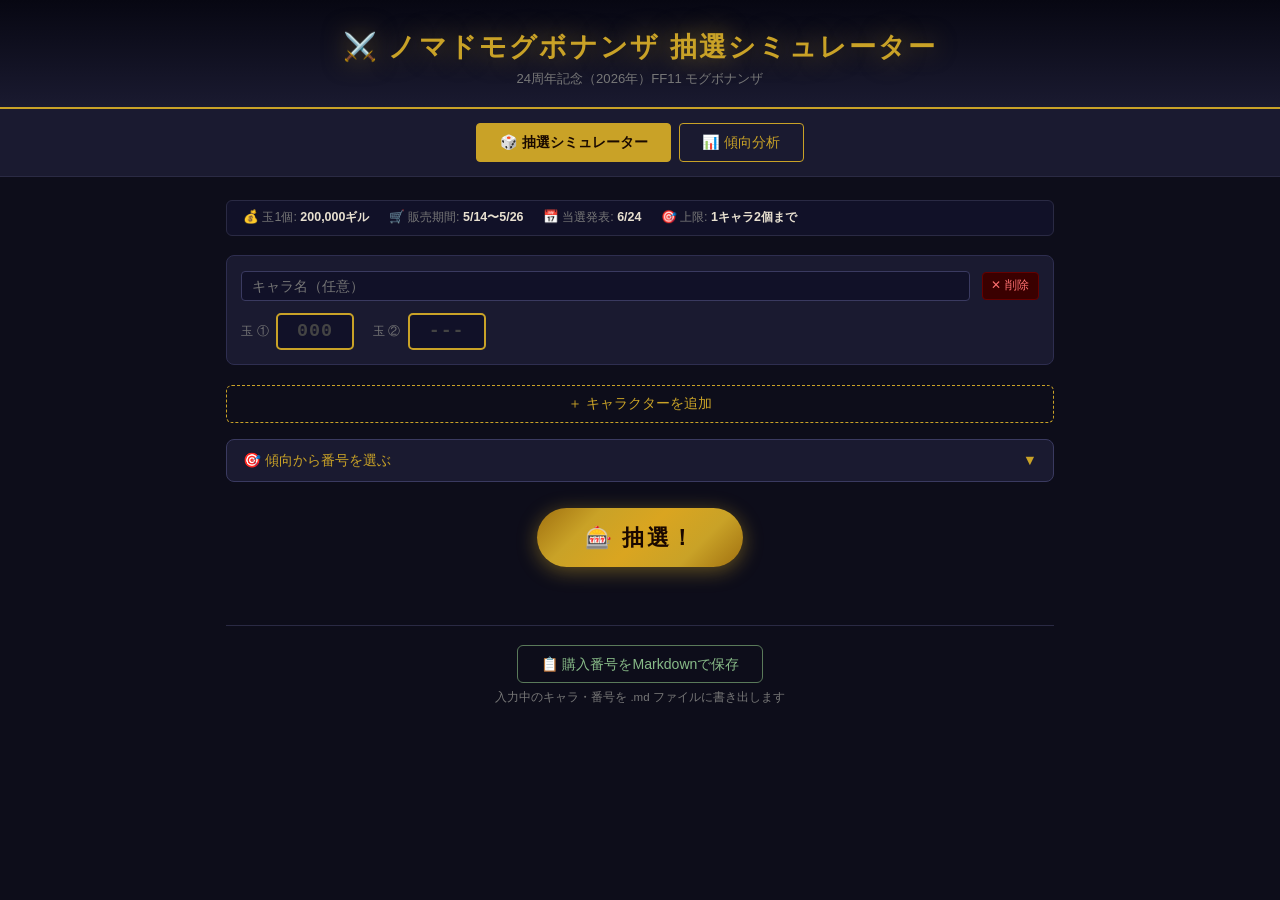
==== tools/bonanza_simulator.html @ 030136a8 "auto: 2026-05-23 19:28" ====
<!DOCTYPE html>
<html lang="ja">
<head>
  <meta charset="UTF-8">
  <meta name="viewport" content="width=device-width, initial-scale=1.0">
  <title>ノマドモグボナンザ 抽選シミュレーター</title>
  <style>
    :root {
      --bg:        #0d0d1a;
      --bg2:       #1a1a30;
      --gold:      #c9a227;
      --gold-lt:   #f0d060;
      --silver:    #a0a8c0;
      --bronze:    #cd7f32;
      --text:      #e8e0d0;
      --text-dim:  #777;
    }

    * { box-sizing: border-box; margin: 0; padding: 0; }

    body {
      background: var(--bg);
      color: var(--text);
      font-family: 'Segoe UI', 'Noto Sans JP', sans-serif;
      min-height: 100vh;
    }

    /* ─── ヘッダー ─── */
    header {
      text-align: center;
      padding: 1.8rem 1rem 1.2rem;
      background: linear-gradient(180deg, #070712 0%, #1a1a30 100%);
      border-bottom: 2px solid var(--gold);
    }
    header h1 {
      font-size: 1.7rem;
      color: var(--gold);
      text-shadow: 0 0 24px rgba(201,162,39,.55);
      letter-spacing: .08em;
    }
    header p { color: var(--text-dim); font-size: .82rem; margin-top: .3rem; }

    /* ─── タブ ─── */
    .tabs {
      display: flex;
      justify-content: center;
      gap: .5rem;
      padding: .9rem 1rem;
      background: var(--bg2);
      border-bottom: 1px solid #2a2a44;
    }
    .tab-btn {
      padding: .55rem 1.4rem;
      border: 1px solid var(--gold);
      background: transparent;
      color: var(--gold);
      cursor: pointer;
      border-radius: 4px;
      font-size: .88rem;
      transition: all .18s;
    }
    .tab-btn.active { background: var(--gold); color: #1a0a00; font-weight: bold; }

    .tab-content { display: none; }
    .tab-content.active { display: block; }

    .container { max-width: 860px; margin: 0 auto; padding: 1.4rem 1rem; }

    /* ─── 情報バー ─── */
    .info-bar {
      background: #111128;
      border: 1px solid #2a2a44;
      border-radius: 6px;
      padding: .55rem 1rem;
      margin-bottom: 1.2rem;
      font-size: .78rem;
      color: var(--text-dim);
      display: flex;
      gap: 1.2rem;
      flex-wrap: wrap;
    }
    .info-bar strong { color: var(--text); }

    /* ─── キャラカード ─── */
    .char-list { display: flex; flex-direction: column; gap: .9rem; margin-bottom: 1.2rem; }

    .char-card {
      background: var(--bg2);
      border: 1px solid #2e2e50;
      border-radius: 8px;
      padding: .9rem;
    }
    .char-header {
      display: flex;
      align-items: center;
      gap: .7rem;
      margin-bottom: .75rem;
    }
    .char-name-input {
      background: #111128;
      border: 1px solid #3a3a60;
      color: var(--text);
      padding: .38rem .6rem;
      border-radius: 4px;
      font-size: .88rem;
      flex: 1;
    }
    .marbles-row { display: flex; gap: 1.2rem; flex-wrap: wrap; align-items: center; }
    .marble-group { display: flex; align-items: center; gap: .45rem; }
    .marble-label { font-size: .75rem; color: var(--text-dim); white-space: nowrap; }
    .marble-input {
      background: #111128;
      border: 2px solid var(--gold);
      color: var(--gold-lt);
      padding: .38rem .55rem;
      border-radius: 5px;
      font-size: 1.15rem;
      font-weight: bold;
      width: 78px;
      text-align: center;
      letter-spacing: .18em;
      font-family: 'Courier New', monospace;
    }
    .marble-input::placeholder { color: #444; letter-spacing: .05em; }

    .btn-remove {
      background: #3a0000;
      border: 1px solid #660000;
      color: #ff7070;
      padding: .28rem .55rem;
      border-radius: 4px;
      cursor: pointer;
      font-size: .75rem;
    }
    .btn-add-char {
      background: transparent;
      border: 1px dashed var(--gold);
      color: var(--gold);
      padding: .55rem 1.2rem;
      border-radius: 6px;
      cursor: pointer;
      font-size: .88rem;
      width: 100%;
      transition: all .2s;
    }
    .btn-add-char:hover { background: rgba(201,162,39,.08); }

    /* ─── 抽選ボタン ─── */
    .draw-section { text-align: center; margin: 1.6rem 0; }
    .btn-draw {
      background: linear-gradient(135deg, #a07010, #c9a227, #daa520, #c9a227, #a07010);
      border: none;
      color: #1a0800;
      padding: .95rem 3rem;
      font-size: 1.35rem;
      font-weight: bold;
      border-radius: 50px;
      cursor: pointer;
      letter-spacing: .1em;
      box-shadow: 0 4px 20px rgba(201,162,39,.45);
      transition: all .2s;
    }
    .btn-draw:hover  { transform: scale(1.05); box-shadow: 0 6px 30px rgba(201,162,39,.65); }
    .btn-draw:active { transform: scale(.97); }
    .btn-draw:disabled { opacity: .45; cursor: not-allowed; transform: none; }

    /* ─── 当選番号表示 ─── */
    .winning-display { text-align: center; margin: 1.4rem 0 .6rem; }
    .winning-label { font-size: .82rem; color: var(--text-dim); margin-bottom: .5rem; letter-spacing: .1em; }
    .winning-digits { display: inline-flex; gap: .45rem; }
    .digit-box {
      width: 68px; height: 86px;
      background: #0e0e22;
      border: 2px solid var(--gold);
      border-radius: 8px;
      display: flex;
      align-items: center;
      justify-content: center;
      font-size: 2.4rem;
      font-weight: bold;
      color: var(--gold-lt);
      text-shadow: 0 0 10px rgba(201,162,39,.6);
      font-family: 'Courier New', monospace;
    }
    .digit-box.spin { animation: flash .08s infinite; }
    @keyframes flash {
      0%,100% { color: var(--gold-lt); }
      50%      { color: #fff; text-shadow: 0 0 14px #fff; }
    }

    /* ─── 結果カード ─── */
    .results-section { display: flex; flex-direction: column; gap: .9rem; margin-top: .5rem; }
    .result-card {
      background: var(--bg2);
      border-radius: 8px;
      padding: .95rem 1rem;
      border-left: 4px solid #333;
    }
    .result-card.tier-1 {
      border-left-color: var(--gold);
      animation: jackGlow 1.6s ease-in-out infinite;
    }
    .result-card.tier-2 { border-left-color: var(--silver); }
    .result-card.tier-3 { border-left-color: var(--bronze); }
    .result-card.tier-4 { border-left-color: #3a3a3a; }

    @keyframes jackGlow {
      0%,100% { box-shadow: 0 0 16px rgba(201,162,39,.4); }
      50%      { box-shadow: 0 0 40px rgba(201,162,39,.85), 0 0 80px rgba(240,208,96,.3); }
    }

    .result-header { display: flex; align-items: center; gap: .8rem; margin-bottom: .75rem; flex-wrap: wrap; }
    .tier-badge {
      padding: .28rem .75rem;
      border-radius: 20px;
      font-weight: bold;
      font-size: .85rem;
      white-space: nowrap;
    }
    .tier-1 .tier-badge { background: var(--gold);   color: #1a0800; }
    .tier-2 .tier-badge { background: var(--silver);  color: #111; }
    .tier-3 .tier-badge { background: var(--bronze);  color: #1a0800; }
    .tier-4 .tier-badge { background: #333;           color: #888; }

    .marble-vs { font-family: monospace; font-size: 1rem; }

    .prize-grid { display: flex; flex-wrap: wrap; gap: .35rem; margin: .45rem 0; }
    .prize-chip {
      padding: .22rem .55rem;
      background: #1c1c38;
      border: 1px solid #3a3a60;
      border-radius: 4px;
      font-size: .78rem;
      cursor: pointer;
      transition: all .14s;
      user-select: none;
    }
    .prize-chip:hover   { background: #2a2a50; }
    .prize-chip.chosen  { background: var(--gold); color: #1a0800; border-color: var(--gold); font-weight: bold; }

    .btn-rand-prize {
      margin-top: .4rem;
      padding: .35rem .95rem;
      background: transparent;
      border: 1px solid var(--bronze);
      color: var(--bronze);
      border-radius: 4px;
      cursor: pointer;
      font-size: .8rem;
      transition: all .18s;
    }
    .btn-rand-prize:hover { background: rgba(205,127,50,.18); }

    /* ─── 傾向分析 ─── */
    .trend-section { margin-bottom: 2rem; }
    .trend-section h2 {
      font-size: 1.05rem;
      color: var(--gold);
      border-bottom: 1px solid #2a2a44;
      padding-bottom: .45rem;
      margin-bottom: .9rem;
    }

    .history-table { width: 100%; border-collapse: collapse; font-size: .88rem; }
    .history-table th {
      background: #1e1e3c;
      color: var(--gold);
      padding: .55rem .9rem;
      text-align: center;
    }
    .history-table td {
      border: 1px solid #2a2a44;
      padding: .55rem .9rem;
      text-align: center;
    }
    .history-table tr:nth-child(even) td { background: #14142a; }
    .num-hl { font-family: monospace; font-weight: bold; font-size: 1.1rem; color: var(--gold-lt); }

    /* ヒートマップ */
    .heatmap { display: flex; flex-direction: column; gap: .5rem; }
    .heatmap-row { display: flex; align-items: center; gap: .4rem; flex-wrap: wrap; }
    .heatmap-lbl { width: 58px; font-size: .75rem; color: var(--text-dim); text-align: right; flex-shrink: 0; }
    .heatmap-cells { display: flex; gap: .25rem; flex-wrap: wrap; }
    .hm-cell {
      width: 44px; height: 40px;
      border-radius: 5px;
      display: flex;
      flex-direction: column;
      align-items: center;
      justify-content: center;
      border: 1px solid #2a2a40;
      transition: transform .12s;
    }
    .hm-cell:hover { transform: scale(1.12); }
    .hm-cell .hm-d { font-weight: bold; font-size: .95rem; }
    .hm-cell .hm-c { font-size: .62rem; color: rgba(255,255,255,.55); }
    .hm-0 { background: #141428; }
    .hm-1 { background: #28205a; color: #aaa8ff; }
    .hm-2 { background: #6a4010; color: var(--gold-lt); }

    /* ホット/コールド */
    .badge {
      display: inline-block;
      padding: .2rem .55rem;
      border-radius: 12px;
      font-size: .78rem;
      margin: .18rem;
    }
    .badge.hot  { background: var(--gold);  color: #1a0800; }
    .badge.cold { background: #2a2a2a;      color: #777; }

    /* おすすめ番号 */
    .rec-box {
      background: #0e0e22;
      border: 2px solid var(--gold);
      border-radius: 8px;
      padding: 1rem;
      text-align: center;
    }
    .rec-num {
      display: block;
      font-size: 3rem;
      font-family: 'Courier New', monospace;
      font-weight: bold;
      color: var(--gold);
      letter-spacing: .4em;
      text-shadow: 0 0 20px rgba(201,162,39,.5);
      margin: .5rem 0;
    }
    .btn-rec {
      background: transparent;
      border: 1px solid var(--gold);
      color: var(--gold);
      padding: .45rem 1.4rem;
      border-radius: 4px;
      cursor: pointer;
      font-size: .88rem;
      transition: all .18s;
    }
    .btn-rec:hover { background: rgba(201,162,39,.1); }

    .disclaimer {
      font-size: .73rem;
      color: var(--text-dim);
      border: 1px solid #2a2a44;
      border-radius: 4px;
      padding: .55rem .8rem;
      margin-top: .75rem;
      line-height: 1.5;
    }

    /* ─── 傾向ピッカー ─── */
    .picker-panel {
      background: var(--bg2);
      border: 1px solid #3a3a60;
      border-radius: 8px;
      margin: 1rem 0;
      overflow: hidden;
    }
    .picker-header {
      display: flex;
      align-items: center;
      justify-content: space-between;
      padding: .65rem 1rem;
      cursor: pointer;
      font-size: .9rem;
      color: var(--gold);
      user-select: none;
      border-bottom: 1px solid transparent;
      transition: background .15s;
    }
    .picker-header:hover { background: rgba(201,162,39,.07); }
    .picker-header.open  { border-bottom-color: #2a2a44; }
    .picker-body { display: none; padding: .9rem 1rem 1rem; }
    .picker-body.open { display: block; }

    .picker-row {
      display: flex;
      align-items: center;
      gap: .5rem;
      margin-bottom: .65rem;
      flex-wrap: wrap;
    }
    .picker-lbl {
      width: 56px;
      font-size: .75rem;
      color: var(--text-dim);
      text-align: right;
      flex-shrink: 0;
    }
    .picker-digits { display: flex; gap: .3rem; flex-wrap: wrap; }

    .pd-btn {
      width: 46px; height: 44px;
      border-radius: 6px;
      border: 2px solid transparent;
      background: #141428;
      color: #aaa;
      cursor: pointer;
      display: flex;
      flex-direction: column;
      align-items: center;
      justify-content: center;
      font-size: .9rem;
      font-weight: bold;
      font-family: 'Courier New', monospace;
      transition: all .14s;
      position: relative;
    }
    .pd-btn .pd-cnt {
      font-size: .58rem;
      font-family: sans-serif;
      font-weight: normal;
      color: rgba(255,255,255,.45);
      line-height: 1;
    }
    /* 頻度に応じた背景色 */
    .pd-f1 { background: #1e1e40; color: #9090d0; }
    .pd-f2 { background: #3a2808; color: var(--gold); }
    .pd-f3 { background: #5a3c04; color: var(--gold-lt); }
    .pd-f4 { background: #7a5000; color: #fff; }
    /* 選択状態 */
    .pd-btn.chosen {
      border-color: var(--gold);
      box-shadow: 0 0 8px rgba(201,162,39,.5);
      transform: scale(1.08);
    }
    .pd-btn:hover:not(.chosen) { border-color: #555; transform: scale(1.04); }

    .picker-preview {
      display: flex;
      align-items: center;
      gap: .8rem;
      margin-top: .5rem;
      padding-top: .65rem;
      border-top: 1px solid #2a2a44;
      flex-wrap: wrap;
    }
    .preview-num {
      font-family: 'Courier New', monospace;
      font-size: 1.8rem;
      font-weight: bold;
      color: var(--gold);
      letter-spacing: .25em;
      min-width: 100px;
    }
    .preview-num .blank { color: #333; }
    .btn-apply {
      padding: .45rem 1.1rem;
      background: transparent;
      border: 1px solid var(--gold);
      color: var(--gold);
      border-radius: 4px;
      cursor: pointer;
      font-size: .82rem;
      transition: all .18s;
    }
    .btn-apply:hover { background: rgba(201,162,39,.12); }
    .btn-apply:disabled { opacity: .3; cursor: not-allowed; }
    .btn-clear-pick {
      padding: .4rem .8rem;
      background: transparent;
      border: 1px solid #444;
      color: #666;
      border-radius: 4px;
      cursor: pointer;
      font-size: .78rem;
    }

    /* インサイトリスト */
    .insight-list { display: flex; flex-direction: column; gap: .6rem; }
    .insight-row {
      display: flex;
      gap: .8rem;
      align-items: baseline;
      background: #111128;
      border: 1px solid #2a2a44;
      border-radius: 6px;
      padding: .6rem .85rem;
    }
    .insight-pos {
      font-size: .72rem;
      color: var(--text-dim);
      white-space: nowrap;
      width: 74px;
      flex-shrink: 0;
    }
    .insight-body { font-size: .85rem; line-height: 1.5; }
    .insight-body em { color: var(--gold); font-style: normal; }

    /* ─── エクスポート ─── */
    .export-section {
      text-align: center;
      margin-top: 2rem;
      padding-top: 1.2rem;
      border-top: 1px solid #2a2a44;
    }
    .btn-export {
      background: transparent;
      border: 1px solid #5a7a5a;
      color: #88bb88;
      padding: .55rem 1.4rem;
      border-radius: 6px;
      cursor: pointer;
      font-size: .88rem;
      transition: all .18s;
    }
    .btn-export:hover { background: rgba(100,180,100,.1); border-color: #88bb88; }
    .export-hint { font-size: .72rem; color: var(--text-dim); margin-top: .4rem; }

    /* レスポンシブ */
    @media (max-width: 560px) {
      header h1 { font-size: 1.2rem; }
      .digit-box { width: 52px; height: 68px; font-size: 1.8rem; }
      .btn-draw { font-size: 1.1rem; padding: .8rem 2rem; }
    }
  </style>
</head>
<body>

<header>
  <h1>⚔️ ノマドモグボナンザ 抽選シミュレーター</h1>
  <p>24周年記念（2026年）FF11 モグボナンザ</p>
</header>

<div class="tabs">
  <button class="tab-btn active" onclick="switchTab('sim')">🎲 抽選シミュレーター</button>
  <button class="tab-btn"        onclick="switchTab('trend')">📊 傾向分析</button>
</div>

<!-- ════════════════════════════════════════════════════ 抽選タブ -->
<div id="tab-sim" class="tab-content active">
  <div class="container">

    <div class="info-bar">
      <span>💰 玉1個: <strong>200,000ギル</strong></span>
      <span>🛒 販売期間: <strong>5/14〜5/26</strong></span>
      <span>📅 当選発表: <strong>6/24</strong></span>
      <span>🎯 上限: <strong>1キャラ2個まで</strong></span>
    </div>

    <div class="char-list" id="charList"></div>

    <button class="btn-add-char" onclick="addChar()">＋ キャラクターを追加</button>

    <div class="picker-panel" id="pickerPanel">
      <div class="picker-header" id="pickerHeader" onclick="togglePicker()">
        🎯 傾向から番号を選ぶ
        <span id="pickerArrow">▼</span>
      </div>
      <div class="picker-body" id="pickerBody"></div>
    </div>

    <div class="draw-section">
      <button class="btn-draw" id="drawBtn" onclick="startDraw()">🎰 抽選！</button>
    </div>

    <div class="winning-display" id="winDisp" style="display:none">
      <div class="winning-label">当 選 番 号</div>
      <div class="winning-digits">
        <div class="digit-box" id="d0">?</div>
        <div class="digit-box" id="d1">?</div>
        <div class="digit-box" id="d2">?</div>
      </div>
    </div>

    <div class="results-section" id="resultsSec"></div>

    <div class="export-section">
      <button class="btn-export" onclick="exportMarkdown()">📋 購入番号をMarkdownで保存</button>
      <div class="export-hint">入力中のキャラ・番号を .md ファイルに書き出します</div>
    </div>

  </div>
</div>

<!-- ════════════════════════════════════════════════════ 傾向分析タブ -->
<div id="tab-trend" class="tab-content">
  <div class="container">
    <div id="trendBody"></div>
  </div>
</div>

<script>
'use strict';

// ────────────────────────────────────────────
// 定数データ
// ────────────────────────────────────────────

const PRIZES = {
  1: [
    'アイスブランド','真オニオンソード','エアナイフ','真斬魔刀',
    'ドラゴンファング','魔人の戦斧','ドラスティクアクス','真アルテミスの弓',
    'ミラクルチアー','ラストシックル','賢者の杖','チョコボナイフ',
    'フレイムタン','ダイアアスピス','河伯の槍','陸奥守吉行',
    '真セイブザクイーン','プレミアムハート','真ブレイブブレイド','柳生の漆黒',
    'エクゼター','ウィザードロッド','恵比寿釣竿'
  ],
  2: [
    'クーポンA-OmII','クーポンAW-UWIII','クーポンAW-Vgr','クーポンAW-VgrII',
    'クーポンW-Pulse','クーポンW-Job','クーポンAW-GeIV','クーポンI-RME',
    'マリグナスシャポー','マリグナスタバード','マリグナスグローブ',
    'マリグナスタイツ','マリグナスブーツ','マリグナスソード','マリグナスポール',
    '無の面',
    'クレパスクラヘルム','クレパスクラメイル','クレパスクラプリス',
    'クレパスクラサイズ','クレパスクラナイフ',
    'シェーパーケープ','太公望の釣竿',
    'スローダタスラム','スローダネックレス','スローダピアス',
    'スローダリング','スローダベルト'
  ],
  3: [
    '無外装','無喉輪','無腰当',
    '昏黄礫','昏黄耳飾り','昏黄指輪',
    'マリグナスピアス',
    '不倶戴天','タジャウジョシャン','オクーバクラウン','カラクールキャップ','オーラムコッファー',
    'チョコボトルク','フィッシャトルク','木彫師のトルク','鍛冶師のトルク',
    '彫金師のトルク','骨細工師のトルク','革細工師のトルク','裁縫師のトルク','調理師のトルク',
    'オーパスシェルフ',
    '翡翠のトルク','サファイアのトルク',
    '宝箱（小）','宝箱（中）','宝箱（大）',
    'ウェル'
  ],
  4: ['ボナンザボール']
};

const TIER_NAME  = { 1:'1等', 2:'2等', 3:'3等', 4:'4等（ハズレ）' };
const TIER_CLASS = { 1:'tier-1', 2:'tier-2', 3:'tier-3', 4:'tier-4' };

const HISTORY = [
  { year:'第3回 新春2021',  first:'397', second:'79', third:'1' },
  { year:'第4回 早春2021',  first:'196', second:'37', third:'0' },
  { year:'第5回 19周年',    first:'596', second:'22', third:'4' },
  { year:'第6回 真夏2021',  first:'230', second:'44', third:'7' },
  { year:'第7回 新春2022',  first:'032', second:'88', third:'1' },
  { year:'第8回 20周年',    first:'854', second:'04', third:'7' },
  { year:'第9回 新春2023',  first:'109', second:'62', third:'9' },
  { year:'第10回 21周年',   first:'800', second:'71', third:'7' },
  { year:'第11回 新春2024', first:'594', second:'39', third:'5' },
  { year:'第12回 22周年',   first:'789', second:'77', third:'4' },
  { year:'第13回 新春2025', first:'635', second:'27', third:'1' },
  { year:'第14回 23周年',   first:'508', second:'08', third:'0' },
  { year:'第15回 新春2026', first:'021', second:'50', third:'9' },
];

// ────────────────────────────────────────────
// キャラ管理
// ────────────────────────────────────────────

let uid = 0;

function addChar(name = '') {
  const id = uid++;
  const div = document.createElement('div');
  div.className = 'char-card';
  div.id = `char-${id}`;
  div.innerHTML = `
    <div class="char-header">
      <input class="char-name-input" type="text" placeholder="キャラ名（任意）" value="${escHtml(name)}">
      <button class="btn-remove" onclick="removeChar(${id})">✕ 削除</button>
    </div>
    <div class="marbles-row">
      <div class="marble-group">
        <span class="marble-label">玉&nbsp;①</span>
        <input class="marble-input" type="text" maxlength="3" placeholder="000" inputmode="numeric">
      </div>
      <div class="marble-group">
        <span class="marble-label">玉&nbsp;②</span>
        <input class="marble-input" type="text" maxlength="3" placeholder="---" inputmode="numeric">
      </div>
    </div>`;
  div.querySelectorAll('.marble-input').forEach(el => {
    el.addEventListener('input', () => { el.value = el.value.replace(/\D/g,'').slice(0,3); });
  });
  document.getElementById('charList').appendChild(div);
}

function removeChar(id) {
  const el = document.getElementById(`char-${id}`);
  if (el) el.remove();
}

function escHtml(s) {
  return s.replace(/&/g,'&amp;').replace(/</g,'&lt;').replace(/>/g,'&gt;').replace(/"/g,'&quot;');
}

// ────────────────────────────────────────────
// 等級判定
// ────────────────────────────────────────────

function checkTier(marble, winning) {
  const m = marble.padStart(3,'0');
  const w = winning.padStart(3,'0');
  if (m === w)           return 1;
  if (m.slice(1) === w.slice(1)) return 2;
  if (m[2] === w[2])     return 3;
  return 4;
}

// ────────────────────────────────────────────
// 抽選アニメーション
// ────────────────────────────────────────────

function startDraw() {
  const chars = document.querySelectorAll('.char-card');
  if (!chars.length) { alert('キャラクターを追加してください'); return; }

  const btn = document.getElementById('drawBtn');
  btn.disabled = true;

  const winning = String(Math.floor(Math.random() * 1000)).padStart(3,'0');
  document.getElementById('winDisp').style.display = 'block';
  document.getElementById('resultsSec').innerHTML = '';

  const dEls = ['d0','d1','d2'].map(id => document.getElementById(id));
  dEls.forEach(el => { el.textContent = '?'; el.classList.add('spin'); });

  const TOTAL = 28;
  const LOCK  = [TOTAL - 9, TOTAL - 5, TOTAL];
  let f = 0;

  const iv = setInterval(() => {
    f++;
    dEls.forEach((el, i) => {
      if (f < LOCK[i]) {
        el.textContent = Math.floor(Math.random() * 10);
      } else {
        el.textContent = winning[i];
        el.classList.remove('spin');
      }
    });
    if (f >= TOTAL) {
      clearInterval(iv);
      setTimeout(() => { showResults(winning); btn.disabled = false; }, 320);
    }
  }, 58);
}

// ────────────────────────────────────────────
// 結果表示
// ────────────────────────────────────────────

function showResults(winning) {
  const sec = document.getElementById('resultsSec');
  sec.innerHTML = '';

  document.querySelectorAll('.char-card').forEach(card => {
    const name = card.querySelector('.char-name-input').value.trim() || 'キャラ';
    card.querySelectorAll('.marble-input').forEach((inp, idx) => {
      const val = inp.value.trim();
      if (!val) return;

      const marble = val.padStart(3,'0');
      const tier   = checkTier(marble, winning);
      const pid    = `pg-${name}-${idx}`;

      const div = document.createElement('div');
      div.className = `result-card ${TIER_CLASS[tier]}`;
      div.innerHTML = `
        <div class="result-header">
          <span class="tier-badge">${TIER_NAME[tier]}</span>
          <span style="font-size:.88rem">${escHtml(name)}&nbsp;玉${idx+1}</span>
          <span class="marble-vs">${matchHtml(marble, winning)}</span>
        </div>
        ${tier < 4 ? `
          <div class="prize-grid" id="${pid}">
            ${PRIZES[tier].map(p=>`<span class="prize-chip">${escHtml(p)}</span>`).join('')}
          </div>
          <button class="btn-rand-prize" onclick="pickRand('${pid}')">🎲 ランダム景品を選ぶ</button>
        ` : `
          <div style="color:var(--text-dim);font-size:.88rem;padding:.25rem 0">
            🎱 ボナンザボール を獲得
          </div>
        `}`;
      sec.appendChild(div);
    });
  });
}

function matchHtml(marble, winning) {
  return marble.split('').map((d, i) =>
    d === winning[i]
      ? `<span style="color:var(--gold-lt);font-weight:bold">${d}</span>`
      : `<span style="color:#555">${d}</span>`
  ).join('') + `&nbsp;<span style="color:#444">vs</span>&nbsp;<span style="color:#888">${winning}</span>`;
}

function pickRand(pid) {
  const grid  = document.getElementById(pid);
  const chips = grid.querySelectorAll('.prize-chip');
  chips.forEach(c => c.classList.remove('chosen'));
  const pick = chips[Math.floor(Math.random() * chips.length)];
  pick.classList.add('chosen');
  pick.scrollIntoView({ behavior:'smooth', block:'nearest' });
}

// ────────────────────────────────────────────
// タブ切り替え
// ────────────────────────────────────────────

function switchTab(id) {
  ['sim','trend'].forEach(t => {
    document.getElementById(`tab-${t}`).classList.toggle('active', t === id);
  });
  document.querySelectorAll('.tab-btn').forEach((b, i) =>
    b.classList.toggle('active', ['sim','trend'][i] === id));
  if (id === 'trend') buildTrend();
}

// ────────────────────────────────────────────
// 傾向分析
// ────────────────────────────────────────────

function digitFreq() {
  const freq = [{},{},{}];
  for (let d = 0; d <= 9; d++) [0,1,2].forEach(i => { freq[i][d] = 0; });
  HISTORY.forEach(h => {
    h.first.padStart(3,'0').split('').forEach((ch, i) => { freq[i][ch] = (freq[i][ch]||0) + 1; });
  });
  return freq;
}

function buildTrend() {
  const freq   = digitFreq();
  const posLbl = ['百の位','十の位','一の位'];
  const maxF   = Math.max(...freq.flatMap(f => Object.values(f)));

  // 過去当選テーブル
  const rows = HISTORY.map(h =>
    `<tr>
       <td>${h.year}</td>
       <td><span class="num-hl">${h.first}</span></td>
       <td>${h.second}</td>
       <td>${h.third}</td>
     </tr>`
  ).join('');

  // ヒートマップ
  const hmRows = freq.map((f, pi) => {
    const cells = Object.entries(f).map(([d, cnt]) => {
      const ratio = maxF > 0 ? cnt / maxF : 0;
      const cls   = ratio === 0 ? 'hm-0' : ratio <= .5 ? 'hm-1' : 'hm-2';
      return `<div class="hm-cell ${cls}"><span class="hm-d">${d}</span><span class="hm-c">${cnt}回</span></div>`;
    }).join('');
    return `<div class="heatmap-row"><span class="heatmap-lbl">${posLbl[pi]}</span><div class="heatmap-cells">${cells}</div></div>`;
  }).join('');

  // ホット/コールド
  const hcHtml = freq.map((f, pi) => {
    const max  = Math.max(...Object.values(f));
    const hot  = Object.keys(f).filter(k => f[k] === max && max > 0);
    const cold = Object.keys(f).filter(k => f[k] === 0);
    const coldDisp = cold.length > 5
      ? cold.slice(0,5).map(d=>`<span class="badge cold">❄ ${d}</span>`).join('') + `<span style="font-size:.72rem;color:var(--text-dim)"> 他${cold.length-5}個</span>`
      : cold.map(d=>`<span class="badge cold">❄ ${d}</span>`).join('');
    return `<div style="margin-bottom:.6rem">
      <span style="font-size:.78rem;color:var(--text-dim)">${posLbl[pi]}：</span>
      ${hot.map(d=>`<span class="badge hot">🔥 ${d}</span>`).join('')}
      ${coldDisp}
    </div>`;
  }).join('');

  // ── インサイト生成 ──
  const n = HISTORY.length;
  const insightItems = [];

  // 各桁でトップの数字と出現率を調べてコメント化
  freq.forEach((f, pi) => {
    const max  = Math.max(...Object.values(f));
    const hot  = Object.keys(f).filter(k => f[k] === max);
    const pct  = Math.round(max / n * 100);
    const lbl  = ['百の位','十の位','一の位'][pi];
    const theory = 10;
    if (max >= 2) {
      const ratio = (pct / theory).toFixed(1);
      insightItems.push(
        `<div class="insight-row">
          <span class="insight-pos">${lbl}</span>
          <span class="insight-body">
            <strong style="color:var(--gold-lt)">${hot.join(' / ')}</strong> が
            ${max}/${n}回 <em>(${pct}%)</em> 出現 ─ 理論値(10%)の約${ratio}倍
          </span>
        </div>`
      );
    }
  });

  // 百の位+十の位の組み合わせトップ
  const combos = {};
  HISTORY.forEach(h => {
    const k = h.first.padStart(3,'0').slice(0,2);
    combos[k] = (combos[k] || 0) + 1;
  });
  const topCombo = Object.entries(combos).sort((a,b) => b[1]-a[1])[0];
  if (topCombo[1] >= 2) {
    insightItems.push(
      `<div class="insight-row">
        <span class="insight-pos">上2桁</span>
        <span class="insight-body">
          <strong style="color:var(--gold-lt)">${topCombo[0]}X</strong> が
          ${topCombo[1]}/${n}回出現（${Math.round(topCombo[1]/n*100)}%）─ 最多の上2桁パターン
        </span>
      </div>`
    );
  }

  // 3等一の位
  const thirdFreq = {};
  for (let d=0; d<=9; d++) thirdFreq[d] = 0;
  HISTORY.forEach(h => { const d = h.third.slice(-1); thirdFreq[d]++; });
  const thirdMax  = Math.max(...Object.values(thirdFreq));
  const thirdHot  = Object.keys(thirdFreq).filter(k => thirdFreq[k] === thirdMax);
  insightItems.push(
    `<div class="insight-row">
      <span class="insight-pos">3等(一の位)</span>
      <span class="insight-body">
        <strong style="color:var(--bronze)">${thirdHot.join(' / ')}</strong> が各${thirdMax}回出現
        ─ 下1桁が一致すると3等。一の位選択の参考に
      </span>
    </div>`
  );

  const insightHtml = `
    <div class="insight-list">${insightItems.join('')}</div>`;

  document.getElementById('trendBody').innerHTML = `
    <div class="trend-section">
      <h2>📋 過去の当選番号（参考）</h2>
      <table class="history-table">
        <thead><tr><th>回</th><th>1等（全3桁）</th><th>2等（下2桁）</th><th>3等（下1桁）</th></tr></thead>
        <tbody>${rows}</tbody>
      </table>
    </div>

    <div class="trend-section">
      <h2>🌡 桁別出現頻度ヒートマップ（1等 全${HISTORY.length}回）</h2>
      <div class="heatmap">${hmRows}</div>
      <div style="font-size:.72rem;color:var(--text-dim);margin-top:.5rem">
        🟣 薄紫=1回出現　🟠 オレンジ=最頻出
      </div>
    </div>

    <div class="trend-section">
      <h2>🔥 ホット / ❄ コールド数字</h2>
      ${hcHtml}
    </div>

    <div class="trend-section">
      <h2>💡 注目インサイト（全${HISTORY.length}回 分析）</h2>
      ${insightHtml}
    </div>

    <div class="trend-section">
      <h2>🎯 おすすめ番号（傾向ベース）</h2>
      <div class="rec-box">
        <div style="font-size:.82rem;color:var(--text-dim)">各桁の最頻出数字を採用（同率の場合はランダム）</div>
        <span class="rec-num" id="recNum">─ ─ ─</span>
        <button class="btn-rec" onclick="genRec()">おすすめ番号を生成</button>
      </div>
      <div class="disclaimer">
        ⚠️ このデータはエンタメ目的です。ボナンザの抽選は真のランダムであり、過去の当選番号は次回の結果に一切影響しません。
        ${HISTORY.length}回分のサンプルでも真のランダム抽選に対して統計的有意性はありません。あくまでも参考程度にお楽しみください。
      </div>
    </div>`;
}

function genRec() {
  const freq = digitFreq();
  const rec  = freq.map(f => {
    const max = Math.max(...Object.values(f));
    const hot = Object.keys(f).filter(k => f[k] === max);
    return hot[Math.floor(Math.random() * hot.length)];
  }).join('');
  document.getElementById('recNum').textContent = rec.split('').join(' ');
}

// ────────────────────────────────────────────
// Markdownエクスポート
// ────────────────────────────────────────────

function exportMarkdown() {
  const now    = new Date();
  const dateStr = `${now.getFullYear()}/${String(now.getMonth()+1).padStart(2,'0')}/${String(now.getDate()).padStart(2,'0')}`;
  const timeStr = `${String(now.getHours()).padStart(2,'0')}:${String(now.getMinutes()).padStart(2,'0')}`;
  const fname   = `bonanza_${now.getFullYear()}${String(now.getMonth()+1).padStart(2,'0')}${String(now.getDate()).padStart(2,'0')}.md`;

  // キャラ・玉データ収集
  const chars = [];
  document.querySelectorAll('.char-card').forEach(card => {
    const name    = card.querySelector('.char-name-input').value.trim() || '（名前なし）';
    const inputs  = card.querySelectorAll('.marble-input');
    const marble1 = inputs[0]?.value.trim().padStart(3,'0') || '---';
    const marble2 = inputs[1]?.value.trim() ? inputs[1].value.trim().padStart(3,'0') : '---';
    chars.push({ name, marble1, marble2 });
  });

  if (chars.length === 0 || chars.every(c => c.marble1 === '---' && c.marble2 === '---')) {
    alert('玉番号が入力されていません');
    return;
  }

  // 傾向サマリー
  const freq   = digitFreq();
  const posLbl = ['百の位', '十の位', '一の位'];
  const trendLines = freq.map((f, pi) => {
    const max = Math.max(...Object.values(f));
    const hot = Object.keys(f).filter(k => f[k] === max && max > 0);
    const pct = Math.round(max / HISTORY.length * 100);
    return `- ${posLbl[pi]}: \`${hot.join(' / ')}\` が最頻出（${max}/${HISTORY.length}回, ${pct}%）`;
  }).join('\n');

  // テーブル行
  const tableRows = chars.map(c =>
    `| ${c.name} | ${c.marble1 !== '---' ? `\`${c.marble1}\`` : '─'} | ${c.marble2 !== '---' ? `\`${c.marble2}\`` : '─'} |`
  ).join('\n');

  const md = `# ノマドモグボナンザ 購入記録

**イベント:** 24周年記念ノマドモグボナンザ
**販売期間:** 2026/05/14 〜 05/26
**当選番号発表:** 2026/06/24
**エクスポート:** ${dateStr} ${timeStr}

---

## 購入番号

| キャラ | 玉① | 玉② |
|--------|------|------|
${tableRows}

---

## 傾向分析メモ（参考 / 全${HISTORY.length}回データ）

${trendLines}

> ⚠️ 傾向データはエンタメ目的です。抽選は真のランダムであり予測はできません。

---

## 過去の当選番号

| 回 | 1等（全3桁） | 2等（下2桁） | 3等（下1桁） |
|----|------------|------------|------------|
${HISTORY.map(h => `| ${h.year} | \`${h.first}\` | ${h.second} | ${h.third} |`).join('\n')}
`;

  // ダウンロード
  const blob = new Blob([md], { type: 'text/markdown;charset=utf-8' });
  const url  = URL.createObjectURL(blob);
  const a    = document.createElement('a');
  a.href     = url;
  a.download = fname;
  a.click();
  setTimeout(() => URL.revokeObjectURL(url), 1000);
}

// ────────────────────────────────────────────
// 傾向ピッカー
// ────────────────────────────────────────────

const pickerSel = [null, null, null]; // 選択中の桁 [百,十,一]

function togglePicker() {
  const body   = document.getElementById('pickerBody');
  const header = document.getElementById('pickerHeader');
  const arrow  = document.getElementById('pickerArrow');
  const isOpen = body.classList.contains('open');
  body.classList.toggle('open', !isOpen);
  header.classList.toggle('open', !isOpen);
  arrow.textContent = isOpen ? '▼' : '▲';
  if (!isOpen && !body.hasChildNodes()) buildPickerUI();
}

function buildPickerUI() {
  const freq    = digitFreq();
  const posLbls = ['百の位', '十の位', '一の位'];
  const maxF    = Math.max(...freq.flatMap(f => Object.values(f)));

  let html = '';
  freq.forEach((f, pi) => {
    // 頻度順にソート（同率は数字の小さい順）
    const sorted = Object.entries(f)
      .sort((a, b) => b[1] - a[1] || a[0] - b[0]);

    const buttons = sorted.map(([d, cnt]) => {
      const lvl = cnt === 0 ? 0 : cnt === 1 ? 1 : cnt <= 2 ? 2 : cnt <= 3 ? 3 : 4;
      return `<button class="pd-btn pd-f${lvl}" data-pos="${pi}" data-digit="${d}"
                onclick="pickDigit(${pi},'${d}')">
                ${d}<span class="pd-cnt">${cnt}回</span>
              </button>`;
    }).join('');

    html += `<div class="picker-row">
      <span class="picker-lbl">${posLbls[pi]}</span>
      <div class="picker-digits" id="pdRow${pi}">${buttons}</div>
    </div>`;
  });

  html += `<div class="picker-preview">
    <span class="preview-num" id="prevNum">
      <span id="pn0" class="blank">?</span>
      <span id="pn1" class="blank">?</span>
      <span id="pn2" class="blank">?</span>
    </span>
    <button class="btn-apply" id="btnApply" onclick="applyPicker()" disabled>
      空き玉番号に適用
    </button>
    <button class="btn-clear-pick" onclick="clearPicker()">クリア</button>
  </div>`;

  document.getElementById('pickerBody').innerHTML = html;
}

function pickDigit(pos, digit) {
  // 同じ桁を再クリックで解除
  pickerSel[pos] = pickerSel[pos] === digit ? null : digit;

  // ボタン選択状態更新
  document.querySelectorAll(`#pdRow${pos} .pd-btn`).forEach(btn => {
    btn.classList.toggle('chosen', btn.dataset.digit === pickerSel[pos]);
  });

  // プレビュー更新
  ['pn0','pn1','pn2'].forEach((id, i) => {
    const el = document.getElementById(id);
    if (pickerSel[i] !== null) {
      el.textContent = pickerSel[i];
      el.classList.remove('blank');
    } else {
      el.textContent = '?';
      el.classList.add('blank');
    }
  });

  // 適用ボタン：1桁以上選択されていれば有効
  document.getElementById('btnApply').disabled = pickerSel.every(v => v === null);
}

function applyPicker() {
  // 選択されていない桁はランダム
  const num = pickerSel.map(v => v !== null ? v : String(Math.floor(Math.random() * 10))).join('');

  // 最初の空き marble-input に入力
  const inputs = document.querySelectorAll('.marble-input');
  for (const inp of inputs) {
    if (!inp.value.trim()) {
      inp.value = num;
      inp.focus();
      inp.style.transition = 'box-shadow .3s';
      inp.style.boxShadow  = '0 0 10px rgba(201,162,39,.8)';
      setTimeout(() => { inp.style.boxShadow = ''; }, 800);
      return;
    }
  }
  // 全て埋まっていれば最後のに上書き
  const last = inputs[inputs.length - 1];
  if (last) { last.value = num; last.focus(); }
}

function clearPicker() {
  pickerSel.fill(null);
  document.querySelectorAll('.pd-btn').forEach(b => b.classList.remove('chosen'));
  ['pn0','pn1','pn2'].forEach(id => {
    const el = document.getElementById(id);
    el.textContent = '?';
    el.classList.add('blank');
  });
  document.getElementById('btnApply').disabled = true;
}

// ────────────────────────────────────────────
// 初期化
// ────────────────────────────────────────────
addChar();
</script>
</body>
</html>
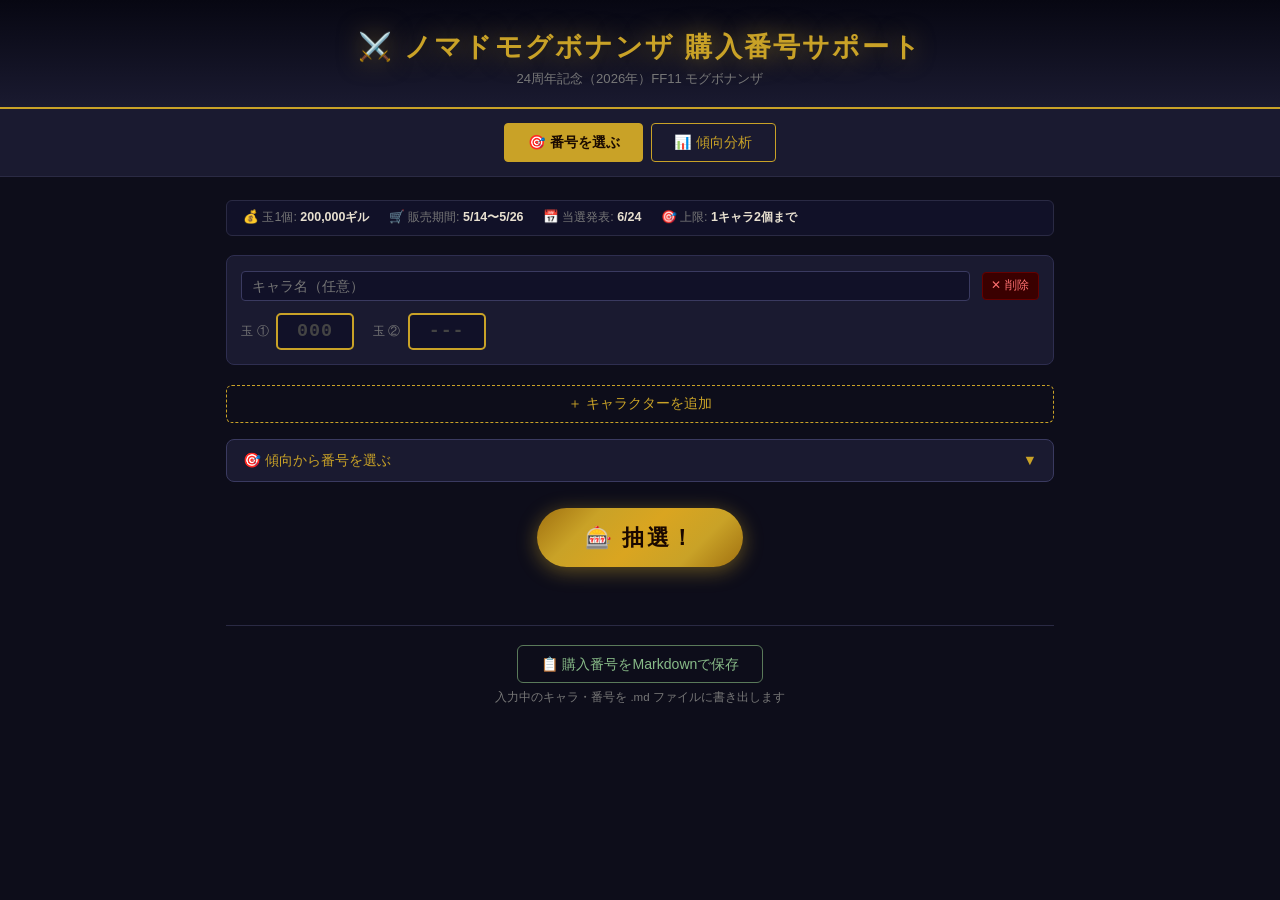
==== commit 715c5ef2: "auto: 2026-05-23 19:37" ====
--- a/tools/bonanza_simulator.html
+++ b/tools/bonanza_simulator.html
@@ -3,7 +3,7 @@
 <head>
   <meta charset="UTF-8">
   <meta name="viewport" content="width=device-width, initial-scale=1.0">
-  <title>ノマドモグボナンザ 抽選シミュレーター</title>
+  <title>ノマドモグボナンザ 購入番号サポート</title>
   <style>
     :root {
       --bg:        #0d0d1a;
@@ -519,12 +519,12 @@
 <body>
 
 <header>
-  <h1>⚔️ ノマドモグボナンザ 抽選シミュレーター</h1>
+  <h1>⚔️ ノマドモグボナンザ 購入番号サポート</h1>
   <p>24周年記念（2026年）FF11 モグボナンザ</p>
 </header>
 
 <div class="tabs">
-  <button class="tab-btn active" onclick="switchTab('sim')">🎲 抽選シミュレーター</button>
+  <button class="tab-btn active" onclick="switchTab('sim')">🎯 番号を選ぶ</button>
   <button class="tab-btn"        onclick="switchTab('trend')">📊 傾向分析</button>
 </div>
 
@@ -763,10 +763,9 @@
           <span class="marble-vs">${matchHtml(marble, winning)}</span>
         </div>
         ${tier < 4 ? `
-          <div class="prize-grid" id="${pid}">
-            ${PRIZES[tier].map(p=>`<span class="prize-chip">${escHtml(p)}</span>`).join('')}
+          <div style="color:var(--text-dim);font-size:.85rem;padding:.4rem 0;font-style:italic">
+            🗓️ 景品は当選発表（2026/6/24）後に確認できます
           </div>
-          <button class="btn-rand-prize" onclick="pickRand('${pid}')">🎲 ランダム景品を選ぶ</button>
         ` : `
           <div style="color:var(--text-dim);font-size:.88rem;padding:.25rem 0">
             🎱 ボナンザボール を獲得
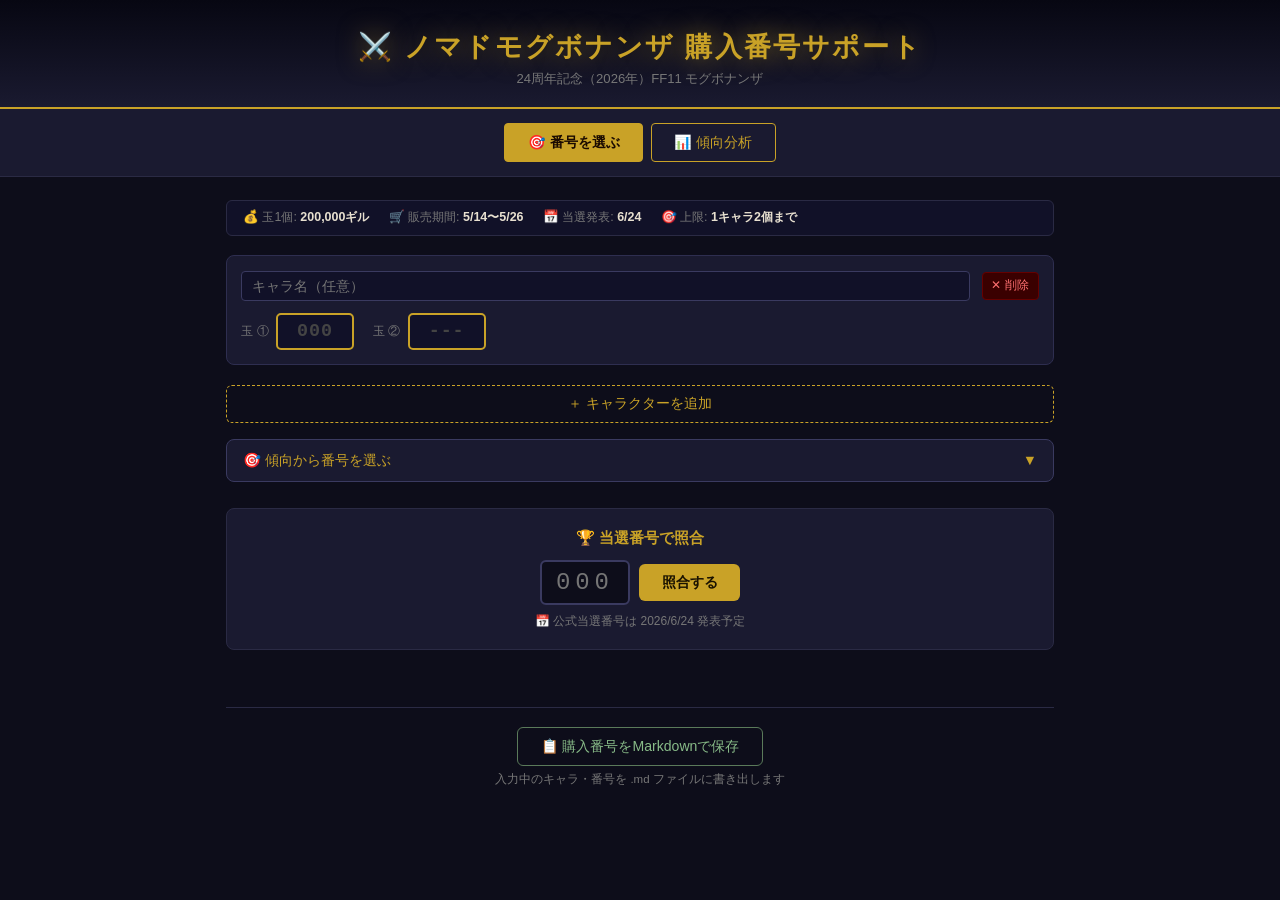
==== commit b5429e64: "auto: 2026-05-23 19:41" ====
--- a/tools/bonanza_simulator.html
+++ b/tools/bonanza_simulator.html
@@ -146,7 +146,59 @@
     .btn-add-char:hover { background: rgba(201,162,39,.08); }
 
     /* ─── 抽選ボタン ─── */
-    .draw-section { text-align: center; margin: 1.6rem 0; }
+    /* ─── 当選照合 ─── */
+    .verify-section {
+      text-align: center;
+      margin: 1.6rem 0;
+      padding: 1.2rem 1rem;
+      background: var(--bg2);
+      border: 1px solid #2a2a44;
+      border-radius: 8px;
+    }
+    .verify-label {
+      font-size: .95rem;
+      color: var(--gold);
+      font-weight: bold;
+      margin-bottom: .7rem;
+    }
+    .verify-input-row {
+      display: flex;
+      justify-content: center;
+      align-items: center;
+      gap: .6rem;
+      margin-bottom: .45rem;
+    }
+    .winning-input {
+      width: 90px;
+      padding: .45rem .6rem;
+      font-size: 1.5rem;
+      font-family: 'Courier New', monospace;
+      text-align: center;
+      background: #0d0d1a;
+      border: 2px solid #3a3a60;
+      border-radius: 6px;
+      color: var(--gold-lt);
+      letter-spacing: .2em;
+      outline: none;
+      transition: border-color .18s;
+    }
+    .winning-input:focus { border-color: var(--gold); }
+    .btn-verify {
+      padding: .55rem 1.4rem;
+      background: var(--gold);
+      border: none;
+      color: #1a1200;
+      border-radius: 6px;
+      cursor: pointer;
+      font-size: .9rem;
+      font-weight: bold;
+      transition: all .18s;
+    }
+    .btn-verify:hover { background: var(--gold-lt); }
+    .btn-verify:disabled { opacity: .45; cursor: not-allowed; }
+    .verify-hint { font-size: .75rem; color: var(--text-dim); }
+
+    /* (旧 draw-section 跡地 — digit-box は当選表示で継続利用) */
     .btn-draw {
       background: linear-gradient(135deg, #a07010, #c9a227, #daa520, #c9a227, #a07010);
       border: none;
@@ -512,7 +564,7 @@
     @media (max-width: 560px) {
       header h1 { font-size: 1.2rem; }
       .digit-box { width: 52px; height: 68px; font-size: 1.8rem; }
-      .btn-draw { font-size: 1.1rem; padding: .8rem 2rem; }
+      .winning-input { width: 80px; font-size: 1.2rem; }
     }
   </style>
 </head>
@@ -551,8 +603,14 @@
       <div class="picker-body" id="pickerBody"></div>
     </div>
 
-    <div class="draw-section">
-      <button class="btn-draw" id="drawBtn" onclick="startDraw()">🎰 抽選！</button>
+    <div class="verify-section">
+      <div class="verify-label">🏆 当選番号で照合</div>
+      <div class="verify-input-row">
+        <input type="text" id="winningInput" class="winning-input" maxlength="3"
+               placeholder="000" inputmode="numeric">
+        <button class="btn-verify" id="verifyBtn" onclick="startVerify()">照合する</button>
+      </div>
+      <div class="verify-hint">📅 公式当選番号は 2026/6/24 発表予定</div>
     </div>
 
     <div class="winning-display" id="winDisp" style="display:none">
@@ -701,39 +759,23 @@
 // 抽選アニメーション
 // ────────────────────────────────────────────
 
-function startDraw() {
+function startVerify() {
   const chars = document.querySelectorAll('.char-card');
   if (!chars.length) { alert('キャラクターを追加してください'); return; }
 
-  const btn = document.getElementById('drawBtn');
-  btn.disabled = true;
-
-  const winning = String(Math.floor(Math.random() * 1000)).padStart(3,'0');
+  const raw = document.getElementById('winningInput').value.trim();
+  if (!/^\d{1,3}$/.test(raw)) {
+    alert('当選番号を 1〜3桁の数字 で入力してください');
+    return;
+  }
+
+  const winning = raw.padStart(3,'0');
+  const dEls = ['d0','d1','d2'].map(id => document.getElementById(id));
+  dEls.forEach((el, i) => { el.textContent = winning[i]; el.classList.remove('spin'); });
   document.getElementById('winDisp').style.display = 'block';
   document.getElementById('resultsSec').innerHTML = '';
 
-  const dEls = ['d0','d1','d2'].map(id => document.getElementById(id));
-  dEls.forEach(el => { el.textContent = '?'; el.classList.add('spin'); });
-
-  const TOTAL = 28;
-  const LOCK  = [TOTAL - 9, TOTAL - 5, TOTAL];
-  let f = 0;
-
-  const iv = setInterval(() => {
-    f++;
-    dEls.forEach((el, i) => {
-      if (f < LOCK[i]) {
-        el.textContent = Math.floor(Math.random() * 10);
-      } else {
-        el.textContent = winning[i];
-        el.classList.remove('spin');
-      }
-    });
-    if (f >= TOTAL) {
-      clearInterval(iv);
-      setTimeout(() => { showResults(winning); btn.disabled = false; }, 320);
-    }
-  }, 58);
+  showResults(winning);
 }
 
 // ────────────────────────────────────────────
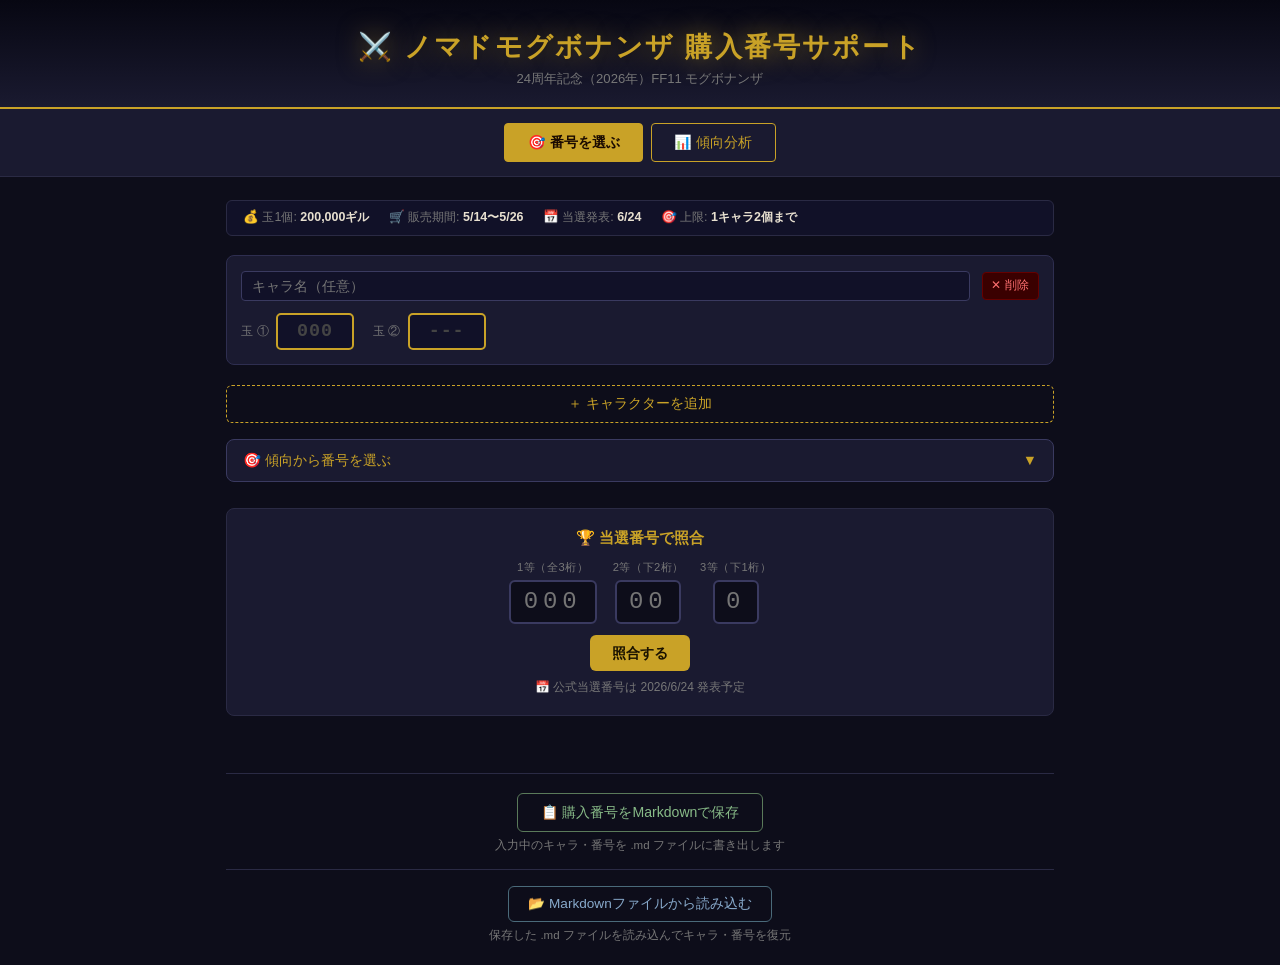
==== commit 61797794: "auto: 2026-05-23 19:50" ====
--- a/tools/bonanza_simulator.html
+++ b/tools/bonanza_simulator.html
@@ -161,16 +161,27 @@
       font-weight: bold;
       margin-bottom: .7rem;
     }
-    .verify-input-row {
+    .verify-tier-row {
       display: flex;
       justify-content: center;
+      align-items: flex-end;
+      gap: 1rem;
+      margin-bottom: .7rem;
+      flex-wrap: wrap;
+    }
+    .verify-tier-cell {
+      display: flex;
+      flex-direction: column;
       align-items: center;
-      gap: .6rem;
-      margin-bottom: .45rem;
+      gap: .3rem;
+    }
+    .verify-tier-cell label {
+      font-size: .7rem;
+      color: var(--text-dim);
+      letter-spacing: .05em;
     }
     .winning-input {
-      width: 90px;
-      padding: .45rem .6rem;
+      padding: .4rem .5rem;
       font-size: 1.5rem;
       font-family: 'Courier New', monospace;
       text-align: center;
@@ -183,6 +194,10 @@
       transition: border-color .18s;
     }
     .winning-input:focus { border-color: var(--gold); }
+    .wi-3 { width: 88px; }
+    .wi-2 { width: 66px; }
+    .wi-1 { width: 46px; }
+    .verify-actions { display: flex; justify-content: center; gap: .7rem; align-items: center; flex-wrap: wrap; margin-bottom: .45rem; }
     .btn-verify {
       padding: .55rem 1.4rem;
       background: var(--gold);
@@ -197,6 +212,25 @@
     .btn-verify:hover { background: var(--gold-lt); }
     .btn-verify:disabled { opacity: .45; cursor: not-allowed; }
     .verify-hint { font-size: .75rem; color: var(--text-dim); }
+    /* ─── インポート ─── */
+    .import-section {
+      text-align: center;
+      margin-top: 1rem;
+      padding-top: 1rem;
+      border-top: 1px solid #2a2a44;
+    }
+    .btn-import {
+      display: inline-block;
+      background: transparent;
+      border: 1px solid #4a6a7a;
+      color: #88aacc;
+      padding: .5rem 1.2rem;
+      border-radius: 6px;
+      cursor: pointer;
+      font-size: .85rem;
+      transition: all .18s;
+    }
+    .btn-import:hover { background: rgba(100,150,200,.1); border-color: #88aacc; }
 
     /* (旧 draw-section 跡地 — digit-box は当選表示で継続利用) */
     .btn-draw {
@@ -605,10 +639,22 @@
 
     <div class="verify-section">
       <div class="verify-label">🏆 当選番号で照合</div>
-      <div class="verify-input-row">
-        <input type="text" id="winningInput" class="winning-input" maxlength="3"
-               placeholder="000" inputmode="numeric">
-        <button class="btn-verify" id="verifyBtn" onclick="startVerify()">照合する</button>
+      <div class="verify-tier-row">
+        <div class="verify-tier-cell">
+          <label>1等（全3桁）</label>
+          <input type="text" id="win1" class="winning-input wi-3" maxlength="3" placeholder="000" inputmode="numeric">
+        </div>
+        <div class="verify-tier-cell">
+          <label>2等（下2桁）</label>
+          <input type="text" id="win2" class="winning-input wi-2" maxlength="2" placeholder="00" inputmode="numeric">
+        </div>
+        <div class="verify-tier-cell">
+          <label>3等（下1桁）</label>
+          <input type="text" id="win3" class="winning-input wi-1" maxlength="1" placeholder="0" inputmode="numeric">
+        </div>
+      </div>
+      <div class="verify-actions">
+        <button class="btn-verify" onclick="startVerify()">照合する</button>
       </div>
       <div class="verify-hint">📅 公式当選番号は 2026/6/24 発表予定</div>
     </div>
@@ -620,6 +666,10 @@
         <div class="digit-box" id="d1">?</div>
         <div class="digit-box" id="d2">?</div>
       </div>
+      <div style="display:flex;justify-content:center;gap:2rem;margin-top:.5rem;font-size:.78rem;color:var(--text-dim);">
+        <span>2等: <span id="dispW2" style="color:var(--gold)">──</span></span>
+        <span>3等: <span id="dispW3" style="color:var(--gold)">─</span></span>
+      </div>
     </div>
 
     <div class="results-section" id="resultsSec"></div>
@@ -627,6 +677,12 @@
     <div class="export-section">
       <button class="btn-export" onclick="exportMarkdown()">📋 購入番号をMarkdownで保存</button>
       <div class="export-hint">入力中のキャラ・番号を .md ファイルに書き出します</div>
+    </div>
+
+    <div class="import-section">
+      <label class="btn-import" for="mdFileInput">📂 Markdownファイルから読み込む</label>
+      <input type="file" id="mdFileInput" accept=".md,.txt" onchange="importMarkdown(event)" style="display:none">
+      <div class="export-hint" style="margin-top:.35rem">保存した .md ファイルを読み込んでキャラ・番号を復元</div>
     </div>
 
   </div>
@@ -707,7 +763,7 @@
 
 let uid = 0;
 
-function addChar(name = '') {
+function addChar(name = '', m1 = '', m2 = '') {
   const id = uid++;
   const div = document.createElement('div');
   div.className = 'char-card';
@@ -720,11 +776,11 @@
     <div class="marbles-row">
       <div class="marble-group">
         <span class="marble-label">玉&nbsp;①</span>
-        <input class="marble-input" type="text" maxlength="3" placeholder="000" inputmode="numeric">
+        <input class="marble-input" type="text" maxlength="3" placeholder="000" inputmode="numeric" value="${escHtml(m1)}">
       </div>
       <div class="marble-group">
         <span class="marble-label">玉&nbsp;②</span>
-        <input class="marble-input" type="text" maxlength="3" placeholder="---" inputmode="numeric">
+        <input class="marble-input" type="text" maxlength="3" placeholder="---" inputmode="numeric" value="${escHtml(m2)}">
       </div>
     </div>`;
   div.querySelectorAll('.marble-input').forEach(el => {
@@ -733,6 +789,45 @@
   document.getElementById('charList').appendChild(div);
 }
 
+// ────────────────────────────────────────────
+// Markdownファイル読み込み
+// ────────────────────────────────────────────
+
+function importMarkdown(event) {
+  const file = event.target.files[0];
+  if (!file) return;
+  event.target.value = ''; // 同ファイル再選択を可能にする
+  const reader = new FileReader();
+  reader.onload = e => parseAndLoadMarkdown(e.target.result);
+  reader.readAsText(file, 'UTF-8');
+}
+
+function parseAndLoadMarkdown(text) {
+  // ## 購入番号 テーブルを抽出
+  const section = text.match(/## 購入番号\n([\s\S]*?)(?:\n##|$)/);
+  if (!section) { alert('購入番号セクションが見つかりませんでした'); return; }
+
+  // テーブル行のみ抽出（ヘッダー行・区切り行を除く）
+  const rows = section[1]
+    .split('\n')
+    .filter(l => /^\|/.test(l) && !/^\|\s*[-|]+\s*$/.test(l) && !/キャラ/.test(l));
+
+  if (!rows.length) { alert('購入番号が見つかりませんでした'); return; }
+
+  document.getElementById('charList').innerHTML = '';
+
+  rows.forEach(row => {
+    const cells = row.split('|').map(c => c.trim()).filter(c => c.length);
+    if (!cells.length) return;
+    const name = cells[0] || '';
+    const m1 = (cells[1] || '').replace(/`|─|—/g, '').trim();
+    const m2 = (cells[2] || '').replace(/`|─|—/g, '').trim();
+    addChar(name, /^\d+$/.test(m1) ? m1 : '', /^\d+$/.test(m2) ? m2 : '');
+  });
+
+  alert(`✅ ${rows.length}キャラのデータを読み込みました`);
+}
+
 function removeChar(id) {
   const el = document.getElementById(`char-${id}`);
   if (el) el.remove();
@@ -746,12 +841,12 @@
 // 等級判定
 // ────────────────────────────────────────────
 
-function checkTier(marble, winning) {
+// w1=1等3桁, w2=2等下2桁, w3=3等下1桁（それぞれ独立した当選番号）
+function checkTier(marble, w1, w2, w3) {
   const m = marble.padStart(3,'0');
-  const w = winning.padStart(3,'0');
-  if (m === w)           return 1;
-  if (m.slice(1) === w.slice(1)) return 2;
-  if (m[2] === w[2])     return 3;
+  if (m === w1)              return 1;
+  if (m.slice(1) === w2)     return 2;
+  if (m[2] === w3)           return 3;
   return 4;
 }
 
@@ -763,28 +858,38 @@
   const chars = document.querySelectorAll('.char-card');
   if (!chars.length) { alert('キャラクターを追加してください'); return; }
 
-  const raw = document.getElementById('winningInput').value.trim();
-  if (!/^\d{1,3}$/.test(raw)) {
-    alert('当選番号を 1〜3桁の数字 で入力してください');
-    return;
-  }
-
-  const winning = raw.padStart(3,'0');
+  const r1 = document.getElementById('win1').value.trim();
+  const r2 = document.getElementById('win2').value.trim();
+  const r3 = document.getElementById('win3').value.trim();
+
+  if (!/^\d{1,3}$/.test(r1)) { alert('1等番号（全3桁）を入力してください'); return; }
+  if (!/^\d{1,2}$/.test(r2)) { alert('2等番号（下2桁）を入力してください'); return; }
+  if (!/^\d$/.test(r3))      { alert('3等番号（下1桁）を入力してください'); return; }
+
+  const w1 = r1.padStart(3,'0');
+  const w2 = r2.padStart(2,'0');
+  const w3 = r3;
+
+  // 1等番号を大きく表示
   const dEls = ['d0','d1','d2'].map(id => document.getElementById(id));
-  dEls.forEach((el, i) => { el.textContent = winning[i]; el.classList.remove('spin'); });
+  dEls.forEach((el, i) => { el.textContent = w1[i]; el.classList.remove('spin'); });
+  document.getElementById('dispW2').textContent = w2;
+  document.getElementById('dispW3').textContent = w3;
   document.getElementById('winDisp').style.display = 'block';
   document.getElementById('resultsSec').innerHTML = '';
 
-  showResults(winning);
+  showResults(w1, w2, w3);
 }
 
 // ────────────────────────────────────────────
 // 結果表示
 // ────────────────────────────────────────────
 
-function showResults(winning) {
+function showResults(w1, w2, w3) {
   const sec = document.getElementById('resultsSec');
   sec.innerHTML = '';
+
+  let hitCount = 0;
 
   document.querySelectorAll('.char-card').forEach(card => {
     const name = card.querySelector('.char-name-input').value.trim() || 'キャラ';
@@ -793,8 +898,8 @@
       if (!val) return;
 
       const marble = val.padStart(3,'0');
-      const tier   = checkTier(marble, winning);
-      const pid    = `pg-${name}-${idx}`;
+      const tier   = checkTier(marble, w1, w2, w3);
+      if (tier < 4) hitCount++;
 
       const div = document.createElement('div');
       div.className = `result-card ${TIER_CLASS[tier]}`;
@@ -802,7 +907,7 @@
         <div class="result-header">
           <span class="tier-badge">${TIER_NAME[tier]}</span>
           <span style="font-size:.88rem">${escHtml(name)}&nbsp;玉${idx+1}</span>
-          <span class="marble-vs">${matchHtml(marble, winning)}</span>
+          <span class="marble-vs">${matchHtml(marble, tier, w1, w2, w3)}</span>
         </div>
         ${tier < 4 ? `
           <div style="color:var(--text-dim);font-size:.85rem;padding:.4rem 0;font-style:italic">
@@ -816,14 +921,29 @@
       sec.appendChild(div);
     });
   });
-}
-
-function matchHtml(marble, winning) {
-  return marble.split('').map((d, i) =>
-    d === winning[i]
-      ? `<span style="color:var(--gold-lt);font-weight:bold">${d}</span>`
-      : `<span style="color:#555">${d}</span>`
-  ).join('') + `&nbsp;<span style="color:#444">vs</span>&nbsp;<span style="color:#888">${winning}</span>`;
+
+  // 当選サマリー
+  if (hitCount > 0) {
+    const banner = document.createElement('div');
+    banner.style.cssText = 'text-align:center;margin:.8rem 0;padding:.6rem;background:#1a1a00;border:1px solid var(--gold);border-radius:6px;color:var(--gold);font-weight:bold;font-size:.92rem;';
+    banner.textContent = `🎉 ${hitCount}個 当選しています！`;
+    sec.prepend(banner);
+  }
+}
+
+function matchHtml(marble, tier, w1, w2, w3) {
+  const m = marble.padStart(3,'0');
+  let html;
+  if (tier === 1) {
+    html = `<span style="color:var(--gold-lt);font-weight:bold">${m}</span>`;
+  } else if (tier === 2) {
+    html = `<span style="color:#555">${m[0]}</span><span style="color:var(--gold-lt);font-weight:bold">${m.slice(1)}</span>`;
+  } else if (tier === 3) {
+    html = `<span style="color:#555">${m.slice(0,2)}</span><span style="color:var(--gold-lt);font-weight:bold">${m[2]}</span>`;
+  } else {
+    html = `<span style="color:#555">${m}</span>`;
+  }
+  return html + `&nbsp;<span style="color:#444">vs</span>&nbsp;<span style="color:#888">${w1}</span>`;
 }
 
 function pickRand(pid) {
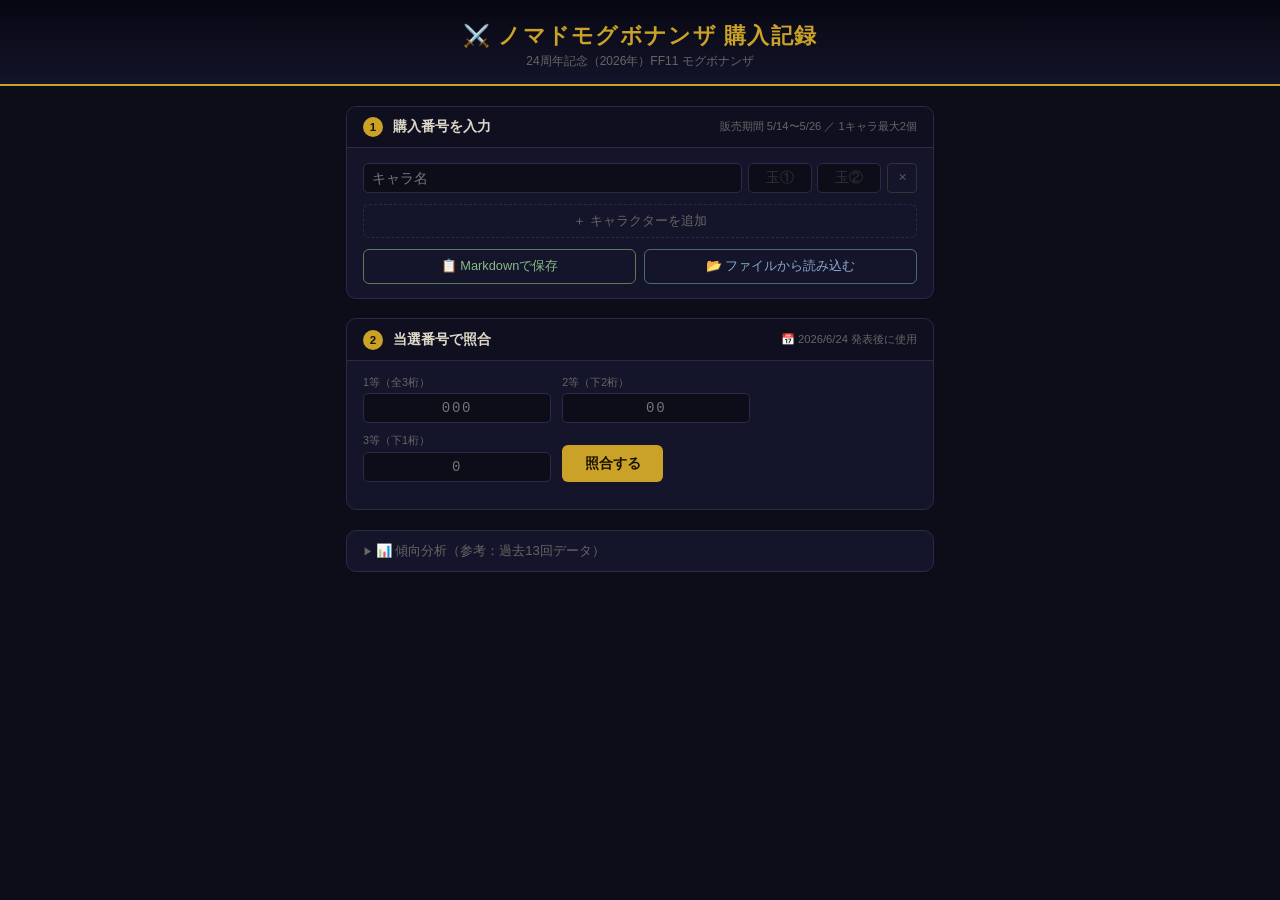
==== commit 22f267c8: "auto: 2026-05-23 19:59" ====
--- a/tools/bonanza_simulator.html
+++ b/tools/bonanza_simulator.html
@@ -3,743 +3,262 @@
 <head>
   <meta charset="UTF-8">
   <meta name="viewport" content="width=device-width, initial-scale=1.0">
-  <title>ノマドモグボナンザ 購入番号サポート</title>
+  <title>ノマドモグボナンザ 購入記録</title>
   <style>
     :root {
-      --bg:        #0d0d1a;
-      --bg2:       #1a1a30;
-      --gold:      #c9a227;
-      --gold-lt:   #f0d060;
-      --silver:    #a0a8c0;
-      --bronze:    #cd7f32;
-      --text:      #e8e0d0;
-      --text-dim:  #777;
-    }
-
+      --bg:    #0d0d1a;
+      --bg2:   #14142a;
+      --bg3:   #0f0f20;
+      --brd:   #2a2a44;
+      --gold:  #c9a227;
+      --gldt:  #f0d060;
+      --text:  #ddd8c8;
+      --dim:   #666;
+      --t1c:   #f0d060;
+      --t2c:   #a8b8ff;
+      --t3c:   #e0a8a8;
+    }
     * { box-sizing: border-box; margin: 0; padding: 0; }
-
-    body {
-      background: var(--bg);
-      color: var(--text);
-      font-family: 'Segoe UI', 'Noto Sans JP', sans-serif;
-      min-height: 100vh;
-    }
+    body { background: var(--bg); color: var(--text); font-family: 'Segoe UI','Noto Sans JP',sans-serif; min-height: 100vh; }
 
     /* ─── ヘッダー ─── */
     header {
       text-align: center;
-      padding: 1.8rem 1rem 1.2rem;
-      background: linear-gradient(180deg, #070712 0%, #1a1a30 100%);
+      padding: 1.3rem 1rem .9rem;
+      background: linear-gradient(180deg, #070712 0%, #14142a 100%);
       border-bottom: 2px solid var(--gold);
     }
-    header h1 {
-      font-size: 1.7rem;
-      color: var(--gold);
-      text-shadow: 0 0 24px rgba(201,162,39,.55);
-      letter-spacing: .08em;
-    }
-    header p { color: var(--text-dim); font-size: .82rem; margin-top: .3rem; }
-
-    /* ─── タブ ─── */
-    .tabs {
-      display: flex;
-      justify-content: center;
-      gap: .5rem;
-      padding: .9rem 1rem;
-      background: var(--bg2);
-      border-bottom: 1px solid #2a2a44;
-    }
-    .tab-btn {
-      padding: .55rem 1.4rem;
-      border: 1px solid var(--gold);
-      background: transparent;
-      color: var(--gold);
-      cursor: pointer;
-      border-radius: 4px;
-      font-size: .88rem;
-      transition: all .18s;
-    }
-    .tab-btn.active { background: var(--gold); color: #1a0a00; font-weight: bold; }
-
-    .tab-content { display: none; }
-    .tab-content.active { display: block; }
-
-    .container { max-width: 860px; margin: 0 auto; padding: 1.4rem 1rem; }
-
-    /* ─── 情報バー ─── */
-    .info-bar {
-      background: #111128;
-      border: 1px solid #2a2a44;
-      border-radius: 6px;
-      padding: .55rem 1rem;
-      margin-bottom: 1.2rem;
-      font-size: .78rem;
-      color: var(--text-dim);
-      display: flex;
-      gap: 1.2rem;
-      flex-wrap: wrap;
-    }
-    .info-bar strong { color: var(--text); }
-
-    /* ─── キャラカード ─── */
-    .char-list { display: flex; flex-direction: column; gap: .9rem; margin-bottom: 1.2rem; }
-
-    .char-card {
-      background: var(--bg2);
-      border: 1px solid #2e2e50;
-      border-radius: 8px;
-      padding: .9rem;
-    }
-    .char-header {
-      display: flex;
-      align-items: center;
-      gap: .7rem;
-      margin-bottom: .75rem;
-    }
-    .char-name-input {
-      background: #111128;
-      border: 1px solid #3a3a60;
-      color: var(--text);
-      padding: .38rem .6rem;
-      border-radius: 4px;
-      font-size: .88rem;
-      flex: 1;
-    }
-    .marbles-row { display: flex; gap: 1.2rem; flex-wrap: wrap; align-items: center; }
-    .marble-group { display: flex; align-items: center; gap: .45rem; }
-    .marble-label { font-size: .75rem; color: var(--text-dim); white-space: nowrap; }
-    .marble-input {
-      background: #111128;
-      border: 2px solid var(--gold);
-      color: var(--gold-lt);
-      padding: .38rem .55rem;
-      border-radius: 5px;
-      font-size: 1.15rem;
-      font-weight: bold;
-      width: 78px;
-      text-align: center;
-      letter-spacing: .18em;
+    header h1 { font-size: 1.35rem; color: var(--gold); letter-spacing: .06em; }
+    header p  { font-size: .75rem; color: var(--dim); margin-top: .2rem; }
+
+    /* ─── メインレイアウト ─── */
+    .main { max-width: 620px; margin: 0 auto; padding: 1.2rem 1rem 3rem; display: flex; flex-direction: column; gap: 1.2rem; }
+
+    /* ─── ステップカード ─── */
+    .step-card { background: var(--bg2); border: 1px solid var(--brd); border-radius: 10px; overflow: hidden; }
+    .step-head {
+      display: flex; align-items: center; gap: .65rem;
+      padding: .65rem 1rem; background: var(--bg3); border-bottom: 1px solid var(--brd);
+    }
+    .step-num {
+      background: var(--gold); color: #1a1200;
+      width: 20px; height: 20px; border-radius: 50%;
+      font-size: .72rem; font-weight: bold;
+      display: flex; align-items: center; justify-content: center; flex-shrink: 0;
+    }
+    .step-title { font-size: .9rem; font-weight: bold; }
+    .step-sub   { font-size: .7rem; color: var(--dim); margin-left: auto; }
+    .step-body  { padding: .9rem 1rem; }
+
+    /* ─── キャラ行 ─── */
+    .char-rows { display: flex; flex-direction: column; gap: .45rem; margin-bottom: .7rem; }
+    .char-row {
+      display: grid;
+      grid-template-columns: 1fr 64px 64px 30px;
+      gap: .35rem; align-items: center;
+    }
+    input[type="text"] {
+      background: var(--bg); border: 1px solid var(--brd);
+      border-radius: 5px; color: var(--text);
+      padding: .38rem .5rem; font-size: .88rem;
+      outline: none; width: 100%; transition: border-color .15s;
+    }
+    input[type="text"]:focus { border-color: var(--gold); }
+    .mi {
       font-family: 'Courier New', monospace;
-    }
-    .marble-input::placeholder { color: #444; letter-spacing: .05em; }
-
-    .btn-remove {
-      background: #3a0000;
-      border: 1px solid #660000;
-      color: #ff7070;
-      padding: .28rem .55rem;
-      border-radius: 4px;
-      cursor: pointer;
-      font-size: .75rem;
-    }
-    .btn-add-char {
-      background: transparent;
-      border: 1px dashed var(--gold);
-      color: var(--gold);
-      padding: .55rem 1.2rem;
-      border-radius: 6px;
-      cursor: pointer;
-      font-size: .88rem;
-      width: 100%;
-      transition: all .2s;
-    }
-    .btn-add-char:hover { background: rgba(201,162,39,.08); }
-
-    /* ─── 抽選ボタン ─── */
-    /* ─── 当選照合 ─── */
-    .verify-section {
-      text-align: center;
-      margin: 1.6rem 0;
-      padding: 1.2rem 1rem;
-      background: var(--bg2);
-      border: 1px solid #2a2a44;
-      border-radius: 8px;
-    }
-    .verify-label {
-      font-size: .95rem;
-      color: var(--gold);
-      font-weight: bold;
-      margin-bottom: .7rem;
-    }
-    .verify-tier-row {
-      display: flex;
-      justify-content: center;
-      align-items: flex-end;
-      gap: 1rem;
-      margin-bottom: .7rem;
-      flex-wrap: wrap;
-    }
-    .verify-tier-cell {
-      display: flex;
-      flex-direction: column;
-      align-items: center;
-      gap: .3rem;
-    }
-    .verify-tier-cell label {
-      font-size: .7rem;
-      color: var(--text-dim);
-      letter-spacing: .05em;
-    }
-    .winning-input {
-      padding: .4rem .5rem;
-      font-size: 1.5rem;
-      font-family: 'Courier New', monospace;
-      text-align: center;
-      background: #0d0d1a;
-      border: 2px solid #3a3a60;
-      border-radius: 6px;
-      color: var(--gold-lt);
-      letter-spacing: .2em;
-      outline: none;
-      transition: border-color .18s;
-    }
-    .winning-input:focus { border-color: var(--gold); }
-    .wi-3 { width: 88px; }
-    .wi-2 { width: 66px; }
-    .wi-1 { width: 46px; }
-    .verify-actions { display: flex; justify-content: center; gap: .7rem; align-items: center; flex-wrap: wrap; margin-bottom: .45rem; }
+      font-size: .95rem; text-align: center;
+      letter-spacing: .08em; color: var(--gldt);
+    }
+    .mi::placeholder { color: #333; letter-spacing: 0; }
+    .btn-rm {
+      background: none; border: 1px solid #333; color: #555;
+      border-radius: 4px; cursor: pointer; font-size: .7rem;
+      height: 30px; transition: all .15s; padding: 0;
+    }
+    .btn-rm:hover { border-color: #884444; color: #cc6666; }
+
+    /* ─── 共通ボタン群 ─── */
+    .btn-add {
+      background: none; border: 1px dashed var(--brd); color: var(--dim);
+      border-radius: 6px; padding: .45rem; width: 100%;
+      cursor: pointer; font-size: .82rem; transition: all .15s;
+    }
+    .btn-add:hover { border-color: var(--gold); color: var(--gold); }
+
+    .btn-row { display: flex; gap: .5rem; margin-top: .65rem; }
+    .btn-save, .btn-load {
+      flex: 1; background: none; padding: .5rem .4rem;
+      border-radius: 6px; cursor: pointer; font-size: .8rem;
+      transition: all .15s; text-align: center;
+    }
+    .btn-save { border: 1px solid #5a7a5a; color: #88bb88; }
+    .btn-save:hover { background: rgba(100,180,100,.1); }
+    .btn-load { border: 1px solid #4a6a7a; color: #88aacc; display: block; }
+    .btn-load:hover { background: rgba(100,150,200,.1); }
+
+    /* ─── 当選番号入力 ─── */
+    .win-row { display: flex; gap: .7rem; align-items: flex-end; flex-wrap: wrap; margin-bottom: .8rem; }
+    .win-cell { display: flex; flex-direction: column; gap: .22rem; }
+    .win-cell label { font-size: .67rem; color: var(--dim); }
+    .wi {
+      font-family: 'Courier New', monospace; font-size: 1.35rem;
+      text-align: center; color: var(--gldt); letter-spacing: .12em;
+      padding: .32rem .4rem; background: var(--bg);
+      border: 2px solid var(--brd); border-radius: 6px;
+      outline: none; transition: border-color .15s;
+    }
+    .wi:focus { border-color: var(--gold); }
+    .wi3 { width: 78px; } .wi2 { width: 58px; } .wi1 { width: 40px; }
     .btn-verify {
-      padding: .55rem 1.4rem;
-      background: var(--gold);
-      border: none;
-      color: #1a1200;
-      border-radius: 6px;
-      cursor: pointer;
-      font-size: .9rem;
-      font-weight: bold;
-      transition: all .18s;
-    }
-    .btn-verify:hover { background: var(--gold-lt); }
-    .btn-verify:disabled { opacity: .45; cursor: not-allowed; }
-    .verify-hint { font-size: .75rem; color: var(--text-dim); }
-    /* ─── インポート ─── */
-    .import-section {
-      text-align: center;
-      margin-top: 1rem;
-      padding-top: 1rem;
-      border-top: 1px solid #2a2a44;
-    }
-    .btn-import {
-      display: inline-block;
-      background: transparent;
-      border: 1px solid #4a6a7a;
-      color: #88aacc;
-      padding: .5rem 1.2rem;
-      border-radius: 6px;
-      cursor: pointer;
-      font-size: .85rem;
-      transition: all .18s;
-    }
-    .btn-import:hover { background: rgba(100,150,200,.1); border-color: #88aacc; }
-
-    /* (旧 draw-section 跡地 — digit-box は当選表示で継続利用) */
-    .btn-draw {
-      background: linear-gradient(135deg, #a07010, #c9a227, #daa520, #c9a227, #a07010);
-      border: none;
-      color: #1a0800;
-      padding: .95rem 3rem;
-      font-size: 1.35rem;
-      font-weight: bold;
-      border-radius: 50px;
-      cursor: pointer;
-      letter-spacing: .1em;
-      box-shadow: 0 4px 20px rgba(201,162,39,.45);
-      transition: all .2s;
-    }
-    .btn-draw:hover  { transform: scale(1.05); box-shadow: 0 6px 30px rgba(201,162,39,.65); }
-    .btn-draw:active { transform: scale(.97); }
-    .btn-draw:disabled { opacity: .45; cursor: not-allowed; transform: none; }
-
-    /* ─── 当選番号表示 ─── */
-    .winning-display { text-align: center; margin: 1.4rem 0 .6rem; }
-    .winning-label { font-size: .82rem; color: var(--text-dim); margin-bottom: .5rem; letter-spacing: .1em; }
-    .winning-digits { display: inline-flex; gap: .45rem; }
-    .digit-box {
-      width: 68px; height: 86px;
-      background: #0e0e22;
-      border: 2px solid var(--gold);
-      border-radius: 8px;
-      display: flex;
-      align-items: center;
-      justify-content: center;
-      font-size: 2.4rem;
-      font-weight: bold;
-      color: var(--gold-lt);
-      text-shadow: 0 0 10px rgba(201,162,39,.6);
-      font-family: 'Courier New', monospace;
-    }
-    .digit-box.spin { animation: flash .08s infinite; }
-    @keyframes flash {
-      0%,100% { color: var(--gold-lt); }
-      50%      { color: #fff; text-shadow: 0 0 14px #fff; }
-    }
-
-    /* ─── 結果カード ─── */
-    .results-section { display: flex; flex-direction: column; gap: .9rem; margin-top: .5rem; }
-    .result-card {
-      background: var(--bg2);
-      border-radius: 8px;
-      padding: .95rem 1rem;
-      border-left: 4px solid #333;
-    }
-    .result-card.tier-1 {
-      border-left-color: var(--gold);
-      animation: jackGlow 1.6s ease-in-out infinite;
-    }
-    .result-card.tier-2 { border-left-color: var(--silver); }
-    .result-card.tier-3 { border-left-color: var(--bronze); }
-    .result-card.tier-4 { border-left-color: #3a3a3a; }
-
-    @keyframes jackGlow {
-      0%,100% { box-shadow: 0 0 16px rgba(201,162,39,.4); }
-      50%      { box-shadow: 0 0 40px rgba(201,162,39,.85), 0 0 80px rgba(240,208,96,.3); }
-    }
-
-    .result-header { display: flex; align-items: center; gap: .8rem; margin-bottom: .75rem; flex-wrap: wrap; }
-    .tier-badge {
-      padding: .28rem .75rem;
-      border-radius: 20px;
-      font-weight: bold;
-      font-size: .85rem;
-      white-space: nowrap;
-    }
-    .tier-1 .tier-badge { background: var(--gold);   color: #1a0800; }
-    .tier-2 .tier-badge { background: var(--silver);  color: #111; }
-    .tier-3 .tier-badge { background: var(--bronze);  color: #1a0800; }
-    .tier-4 .tier-badge { background: #333;           color: #888; }
-
-    .marble-vs { font-family: monospace; font-size: 1rem; }
-
-    .prize-grid { display: flex; flex-wrap: wrap; gap: .35rem; margin: .45rem 0; }
-    .prize-chip {
-      padding: .22rem .55rem;
-      background: #1c1c38;
-      border: 1px solid #3a3a60;
-      border-radius: 4px;
-      font-size: .78rem;
-      cursor: pointer;
-      transition: all .14s;
-      user-select: none;
-    }
-    .prize-chip:hover   { background: #2a2a50; }
-    .prize-chip.chosen  { background: var(--gold); color: #1a0800; border-color: var(--gold); font-weight: bold; }
-
-    .btn-rand-prize {
-      margin-top: .4rem;
-      padding: .35rem .95rem;
-      background: transparent;
-      border: 1px solid var(--bronze);
-      color: var(--bronze);
-      border-radius: 4px;
-      cursor: pointer;
-      font-size: .8rem;
-      transition: all .18s;
-    }
-    .btn-rand-prize:hover { background: rgba(205,127,50,.18); }
-
-    /* ─── 傾向分析 ─── */
-    .trend-section { margin-bottom: 2rem; }
-    .trend-section h2 {
-      font-size: 1.05rem;
-      color: var(--gold);
-      border-bottom: 1px solid #2a2a44;
-      padding-bottom: .45rem;
-      margin-bottom: .9rem;
-    }
-
-    .history-table { width: 100%; border-collapse: collapse; font-size: .88rem; }
-    .history-table th {
-      background: #1e1e3c;
-      color: var(--gold);
-      padding: .55rem .9rem;
-      text-align: center;
-    }
-    .history-table td {
-      border: 1px solid #2a2a44;
-      padding: .55rem .9rem;
-      text-align: center;
-    }
-    .history-table tr:nth-child(even) td { background: #14142a; }
-    .num-hl { font-family: monospace; font-weight: bold; font-size: 1.1rem; color: var(--gold-lt); }
-
-    /* ヒートマップ */
-    .heatmap { display: flex; flex-direction: column; gap: .5rem; }
-    .heatmap-row { display: flex; align-items: center; gap: .4rem; flex-wrap: wrap; }
-    .heatmap-lbl { width: 58px; font-size: .75rem; color: var(--text-dim); text-align: right; flex-shrink: 0; }
-    .heatmap-cells { display: flex; gap: .25rem; flex-wrap: wrap; }
-    .hm-cell {
-      width: 44px; height: 40px;
-      border-radius: 5px;
-      display: flex;
-      flex-direction: column;
-      align-items: center;
-      justify-content: center;
-      border: 1px solid #2a2a40;
-      transition: transform .12s;
-    }
-    .hm-cell:hover { transform: scale(1.12); }
-    .hm-cell .hm-d { font-weight: bold; font-size: .95rem; }
-    .hm-cell .hm-c { font-size: .62rem; color: rgba(255,255,255,.55); }
-    .hm-0 { background: #141428; }
-    .hm-1 { background: #28205a; color: #aaa8ff; }
-    .hm-2 { background: #6a4010; color: var(--gold-lt); }
-
-    /* ホット/コールド */
-    .badge {
-      display: inline-block;
-      padding: .2rem .55rem;
-      border-radius: 12px;
-      font-size: .78rem;
-      margin: .18rem;
-    }
-    .badge.hot  { background: var(--gold);  color: #1a0800; }
-    .badge.cold { background: #2a2a2a;      color: #777; }
-
-    /* おすすめ番号 */
-    .rec-box {
-      background: #0e0e22;
-      border: 2px solid var(--gold);
-      border-radius: 8px;
-      padding: 1rem;
-      text-align: center;
-    }
-    .rec-num {
-      display: block;
-      font-size: 3rem;
-      font-family: 'Courier New', monospace;
-      font-weight: bold;
-      color: var(--gold);
-      letter-spacing: .4em;
-      text-shadow: 0 0 20px rgba(201,162,39,.5);
-      margin: .5rem 0;
-    }
-    .btn-rec {
-      background: transparent;
-      border: 1px solid var(--gold);
-      color: var(--gold);
-      padding: .45rem 1.4rem;
-      border-radius: 4px;
-      cursor: pointer;
-      font-size: .88rem;
-      transition: all .18s;
-    }
-    .btn-rec:hover { background: rgba(201,162,39,.1); }
-
-    .disclaimer {
-      font-size: .73rem;
-      color: var(--text-dim);
-      border: 1px solid #2a2a44;
-      border-radius: 4px;
-      padding: .55rem .8rem;
-      margin-top: .75rem;
-      line-height: 1.5;
-    }
-
-    /* ─── 傾向ピッカー ─── */
-    .picker-panel {
-      background: var(--bg2);
-      border: 1px solid #3a3a60;
-      border-radius: 8px;
-      margin: 1rem 0;
-      overflow: hidden;
-    }
-    .picker-header {
-      display: flex;
-      align-items: center;
-      justify-content: space-between;
-      padding: .65rem 1rem;
-      cursor: pointer;
-      font-size: .9rem;
-      color: var(--gold);
-      user-select: none;
-      border-bottom: 1px solid transparent;
-      transition: background .15s;
-    }
-    .picker-header:hover { background: rgba(201,162,39,.07); }
-    .picker-header.open  { border-bottom-color: #2a2a44; }
-    .picker-body { display: none; padding: .9rem 1rem 1rem; }
-    .picker-body.open { display: block; }
-
-    .picker-row {
-      display: flex;
-      align-items: center;
-      gap: .5rem;
-      margin-bottom: .65rem;
-      flex-wrap: wrap;
-    }
-    .picker-lbl {
-      width: 56px;
-      font-size: .75rem;
-      color: var(--text-dim);
-      text-align: right;
-      flex-shrink: 0;
-    }
-    .picker-digits { display: flex; gap: .3rem; flex-wrap: wrap; }
-
-    .pd-btn {
-      width: 46px; height: 44px;
-      border-radius: 6px;
-      border: 2px solid transparent;
-      background: #141428;
-      color: #aaa;
-      cursor: pointer;
-      display: flex;
-      flex-direction: column;
-      align-items: center;
-      justify-content: center;
-      font-size: .9rem;
-      font-weight: bold;
-      font-family: 'Courier New', monospace;
-      transition: all .14s;
-      position: relative;
-    }
-    .pd-btn .pd-cnt {
-      font-size: .58rem;
-      font-family: sans-serif;
-      font-weight: normal;
-      color: rgba(255,255,255,.45);
-      line-height: 1;
-    }
-    /* 頻度に応じた背景色 */
-    .pd-f1 { background: #1e1e40; color: #9090d0; }
-    .pd-f2 { background: #3a2808; color: var(--gold); }
-    .pd-f3 { background: #5a3c04; color: var(--gold-lt); }
-    .pd-f4 { background: #7a5000; color: #fff; }
-    /* 選択状態 */
-    .pd-btn.chosen {
-      border-color: var(--gold);
-      box-shadow: 0 0 8px rgba(201,162,39,.5);
-      transform: scale(1.08);
-    }
-    .pd-btn:hover:not(.chosen) { border-color: #555; transform: scale(1.04); }
-
-    .picker-preview {
-      display: flex;
-      align-items: center;
-      gap: .8rem;
-      margin-top: .5rem;
-      padding-top: .65rem;
-      border-top: 1px solid #2a2a44;
-      flex-wrap: wrap;
-    }
-    .preview-num {
-      font-family: 'Courier New', monospace;
-      font-size: 1.8rem;
-      font-weight: bold;
-      color: var(--gold);
-      letter-spacing: .25em;
-      min-width: 100px;
-    }
-    .preview-num .blank { color: #333; }
-    .btn-apply {
-      padding: .45rem 1.1rem;
-      background: transparent;
-      border: 1px solid var(--gold);
-      color: var(--gold);
-      border-radius: 4px;
-      cursor: pointer;
-      font-size: .82rem;
-      transition: all .18s;
-    }
-    .btn-apply:hover { background: rgba(201,162,39,.12); }
-    .btn-apply:disabled { opacity: .3; cursor: not-allowed; }
-    .btn-clear-pick {
-      padding: .4rem .8rem;
-      background: transparent;
-      border: 1px solid #444;
-      color: #666;
-      border-radius: 4px;
-      cursor: pointer;
-      font-size: .78rem;
-    }
-
-    /* インサイトリスト */
-    .insight-list { display: flex; flex-direction: column; gap: .6rem; }
-    .insight-row {
-      display: flex;
-      gap: .8rem;
-      align-items: baseline;
-      background: #111128;
-      border: 1px solid #2a2a44;
-      border-radius: 6px;
-      padding: .6rem .85rem;
-    }
-    .insight-pos {
-      font-size: .72rem;
-      color: var(--text-dim);
-      white-space: nowrap;
-      width: 74px;
-      flex-shrink: 0;
-    }
-    .insight-body { font-size: .85rem; line-height: 1.5; }
+      background: var(--gold); border: none; color: #1a1200;
+      padding: .56rem 1.4rem; border-radius: 6px;
+      cursor: pointer; font-size: .88rem; font-weight: bold;
+      transition: all .15s; align-self: flex-end;
+    }
+    .btn-verify:hover { background: var(--gldt); }
+
+    /* ─── 照合結果 ─── */
+    .result-banner {
+      background: #1a1a00; border: 1px solid var(--gold);
+      border-radius: 7px; padding: .6rem 1rem;
+      text-align: center; color: var(--gold);
+      font-weight: bold; font-size: .9rem; margin-bottom: .6rem;
+    }
+    .result-table { width: 100%; border-collapse: collapse; font-size: .86rem; }
+    .result-table th {
+      background: var(--bg3); color: var(--dim); font-weight: normal;
+      padding: .4rem .55rem; border-bottom: 1px solid var(--brd);
+      font-size: .72rem; text-align: left;
+    }
+    .result-table td { padding: .42rem .55rem; border-bottom: 1px solid #1a1a2e; vertical-align: middle; }
+    .result-table tr:last-child td { border-bottom: none; }
+    .result-table td:first-child { color: var(--text); }
+    .mc { font-family: 'Courier New', monospace; font-size: .9rem; }
+    .r1 { color: var(--t1c); font-weight: bold; }
+    .r2 { color: var(--t2c); font-weight: bold; }
+    .r3 { color: var(--t3c); }
+    .r4 { color: #3a3a55; }
+    .tier-tag { font-size: .65rem; margin-left: .3rem; opacity: .8; }
+
+    /* ─── 傾向分析（折りたたみ） ─── */
+    details { background: var(--bg2); border: 1px solid var(--brd); border-radius: 10px; overflow: hidden; }
+    details summary {
+      padding: .7rem 1rem; cursor: pointer;
+      font-size: .82rem; color: var(--dim);
+      list-style: none; user-select: none; transition: color .15s;
+    }
+    details summary::-webkit-details-marker { display: none; }
+    details summary::before { content: '▶  '; font-size: .6rem; }
+    details[open] summary::before { content: '▼  '; }
+    details summary:hover { color: var(--text); }
+    .trend-inner { padding: 1rem; }
+
+    /* 傾向分析内部スタイル */
+    .trend-section { margin-bottom: 1.4rem; }
+    .trend-section h2 { font-size: .85rem; color: var(--gold); margin-bottom: .65rem; }
+    .history-table { width: 100%; border-collapse: collapse; font-size: .8rem; }
+    .history-table th, .history-table td { border: 1px solid var(--brd); padding: .35rem .55rem; }
+    .history-table th { background: var(--bg3); color: var(--dim); font-weight: normal; }
+    .num-hl { font-family: 'Courier New', monospace; color: var(--gldt); font-weight: bold; }
+    .heatmap { display: flex; flex-direction: column; gap: .35rem; }
+    .heatmap-row { display: flex; align-items: center; gap: .35rem; }
+    .heatmap-lbl { width: 44px; font-size: .68rem; color: var(--dim); flex-shrink: 0; }
+    .heatmap-cells { display: flex; gap: .18rem; flex-wrap: wrap; }
+    .hm-cell { width: 34px; height: 34px; border-radius: 4px; display: flex; flex-direction: column; align-items: center; justify-content: center; gap: 1px; }
+    .hm-d { font-size: .85rem; font-weight: bold; }
+    .hm-c { font-size: .52rem; opacity: .7; }
+    .hm-0 { background: #111128; color: #444; }
+    .hm-1 { background: #2a1f60; color: #9090d0; }
+    .hm-2 { background: #6a4400; color: var(--gldt); }
+    .badge { display: inline-block; padding: .13rem .45rem; border-radius: 4px; font-size: .75rem; margin: .1rem; }
+    .badge.hot  { background: #3a2208; color: var(--gold); border: 1px solid var(--gold); }
+    .badge.cold { background: #111128; color: #5060a0; border: 1px solid #2a2a50; }
+    .insight-list { display: flex; flex-direction: column; gap: .45rem; }
+    .insight-row { display: flex; gap: .7rem; align-items: baseline; background: #111128; border: 1px solid var(--brd); border-radius: 6px; padding: .45rem .7rem; }
+    .insight-pos { font-size: .68rem; color: var(--dim); width: 68px; flex-shrink: 0; }
+    .insight-body { font-size: .8rem; line-height: 1.5; }
     .insight-body em { color: var(--gold); font-style: normal; }
-
-    /* ─── エクスポート ─── */
-    .export-section {
-      text-align: center;
-      margin-top: 2rem;
-      padding-top: 1.2rem;
-      border-top: 1px solid #2a2a44;
-    }
-    .btn-export {
-      background: transparent;
-      border: 1px solid #5a7a5a;
-      color: #88bb88;
-      padding: .55rem 1.4rem;
-      border-radius: 6px;
-      cursor: pointer;
-      font-size: .88rem;
-      transition: all .18s;
-    }
-    .btn-export:hover { background: rgba(100,180,100,.1); border-color: #88bb88; }
-    .export-hint { font-size: .72rem; color: var(--text-dim); margin-top: .4rem; }
-
-    /* レスポンシブ */
-    @media (max-width: 560px) {
-      header h1 { font-size: 1.2rem; }
-      .digit-box { width: 52px; height: 68px; font-size: 1.8rem; }
-      .winning-input { width: 80px; font-size: 1.2rem; }
+    .rec-box { display: flex; align-items: center; gap: .8rem; flex-wrap: wrap; margin-bottom: .6rem; }
+    .rec-num { font-family: 'Courier New', monospace; font-size: 2rem; color: var(--gold); letter-spacing: .3em; }
+    .btn-rec { background: none; border: 1px solid var(--gold); color: var(--gold); padding: .38rem .85rem; border-radius: 5px; cursor: pointer; font-size: .8rem; }
+    .btn-rec:hover { background: rgba(201,162,39,.12); }
+    .disclaimer { font-size: .7rem; color: var(--dim); line-height: 1.55; }
+
+    @media (max-width: 440px) {
+      .char-row { grid-template-columns: 1fr 58px 58px 28px; }
+      .win-row { gap: .45rem; }
+      .wi3 { width: 68px; } .wi2 { width: 52px; } .wi1 { width: 36px; }
     }
   </style>
 </head>
 <body>
 
 <header>
-  <h1>⚔️ ノマドモグボナンザ 購入番号サポート</h1>
+  <h1>⚔️ ノマドモグボナンザ 購入記録</h1>
   <p>24周年記念（2026年）FF11 モグボナンザ</p>
 </header>
 
-<div class="tabs">
-  <button class="tab-btn active" onclick="switchTab('sim')">🎯 番号を選ぶ</button>
-  <button class="tab-btn"        onclick="switchTab('trend')">📊 傾向分析</button>
-</div>
-
-<!-- ════════════════════════════════════════════════════ 抽選タブ -->
-<div id="tab-sim" class="tab-content active">
-  <div class="container">
-
-    <div class="info-bar">
-      <span>💰 玉1個: <strong>200,000ギル</strong></span>
-      <span>🛒 販売期間: <strong>5/14〜5/26</strong></span>
-      <span>📅 当選発表: <strong>6/24</strong></span>
-      <span>🎯 上限: <strong>1キャラ2個まで</strong></span>
-    </div>
-
-    <div class="char-list" id="charList"></div>
-
-    <button class="btn-add-char" onclick="addChar()">＋ キャラクターを追加</button>
-
-    <div class="picker-panel" id="pickerPanel">
-      <div class="picker-header" id="pickerHeader" onclick="togglePicker()">
-        🎯 傾向から番号を選ぶ
-        <span id="pickerArrow">▼</span>
+<div class="main">
+
+  <!-- STEP 1: 購入番号を入力 -->
+  <div class="step-card">
+    <div class="step-head">
+      <div class="step-num">1</div>
+      <div class="step-title">購入番号を入力</div>
+      <div class="step-sub">販売期間 5/14〜5/26 ／ 1キャラ最大2個</div>
+    </div>
+    <div class="step-body">
+      <div class="char-rows" id="charList"></div>
+      <button class="btn-add" onclick="addChar()">＋ キャラクターを追加</button>
+      <div class="btn-row">
+        <button class="btn-save" onclick="exportMarkdown()">📋 Markdownで保存</button>
+        <label class="btn-load" for="mdFileInput">📂 ファイルから読み込む</label>
+        <input type="file" id="mdFileInput" accept=".md,.txt" onchange="importMarkdown(event)" style="display:none">
       </div>
-      <div class="picker-body" id="pickerBody"></div>
-    </div>
-
-    <div class="verify-section">
-      <div class="verify-label">🏆 当選番号で照合</div>
-      <div class="verify-tier-row">
-        <div class="verify-tier-cell">
+    </div>
+  </div>
+
+  <!-- STEP 2: 当選番号で照合（6/24以降） -->
+  <div class="step-card">
+    <div class="step-head">
+      <div class="step-num">2</div>
+      <div class="step-title">当選番号で照合</div>
+      <div class="step-sub">📅 2026/6/24 発表後に使用</div>
+    </div>
+    <div class="step-body">
+      <div class="win-row">
+        <div class="win-cell">
           <label>1等（全3桁）</label>
-          <input type="text" id="win1" class="winning-input wi-3" maxlength="3" placeholder="000" inputmode="numeric">
+          <input type="text" id="win1" class="wi wi3" maxlength="3" placeholder="000" inputmode="numeric">
         </div>
-        <div class="verify-tier-cell">
+        <div class="win-cell">
           <label>2等（下2桁）</label>
-          <input type="text" id="win2" class="winning-input wi-2" maxlength="2" placeholder="00" inputmode="numeric">
+          <input type="text" id="win2" class="wi wi2" maxlength="2" placeholder="00" inputmode="numeric">
         </div>
-        <div class="verify-tier-cell">
+        <div class="win-cell">
           <label>3等（下1桁）</label>
-          <input type="text" id="win3" class="winning-input wi-1" maxlength="1" placeholder="0" inputmode="numeric">
+          <input type="text" id="win3" class="wi wi1" maxlength="1" placeholder="0" inputmode="numeric">
         </div>
-      </div>
-      <div class="verify-actions">
         <button class="btn-verify" onclick="startVerify()">照合する</button>
       </div>
-      <div class="verify-hint">📅 公式当選番号は 2026/6/24 発表予定</div>
-    </div>
-
-    <div class="winning-display" id="winDisp" style="display:none">
-      <div class="winning-label">当 選 番 号</div>
-      <div class="winning-digits">
-        <div class="digit-box" id="d0">?</div>
-        <div class="digit-box" id="d1">?</div>
-        <div class="digit-box" id="d2">?</div>
-      </div>
-      <div style="display:flex;justify-content:center;gap:2rem;margin-top:.5rem;font-size:.78rem;color:var(--text-dim);">
-        <span>2等: <span id="dispW2" style="color:var(--gold)">──</span></span>
-        <span>3等: <span id="dispW3" style="color:var(--gold)">─</span></span>
-      </div>
-    </div>
-
-    <div class="results-section" id="resultsSec"></div>
-
-    <div class="export-section">
-      <button class="btn-export" onclick="exportMarkdown()">📋 購入番号をMarkdownで保存</button>
-      <div class="export-hint">入力中のキャラ・番号を .md ファイルに書き出します</div>
-    </div>
-
-    <div class="import-section">
-      <label class="btn-import" for="mdFileInput">📂 Markdownファイルから読み込む</label>
-      <input type="file" id="mdFileInput" accept=".md,.txt" onchange="importMarkdown(event)" style="display:none">
-      <div class="export-hint" style="margin-top:.35rem">保存した .md ファイルを読み込んでキャラ・番号を復元</div>
-    </div>
-
+      <div id="resultSec"></div>
+    </div>
   </div>
-</div>
-
-<!-- ════════════════════════════════════════════════════ 傾向分析タブ -->
-<div id="tab-trend" class="tab-content">
-  <div class="container">
-    <div id="trendBody"></div>
-  </div>
+
+  <!-- 傾向分析（折りたたみ） -->
+  <details>
+    <summary>📊 傾向分析（参考：過去13回データ）</summary>
+    <div class="trend-inner">
+      <div id="trendBody"></div>
+    </div>
+  </details>
+
 </div>
 
 <script>
 'use strict';
 
-// ────────────────────────────────────────────
-// 定数データ
-// ────────────────────────────────────────────
-
-const PRIZES = {
-  1: [
-    'アイスブランド','真オニオンソード','エアナイフ','真斬魔刀',
-    'ドラゴンファング','魔人の戦斧','ドラスティクアクス','真アルテミスの弓',
-    'ミラクルチアー','ラストシックル','賢者の杖','チョコボナイフ',
-    'フレイムタン','ダイアアスピス','河伯の槍','陸奥守吉行',
-    '真セイブザクイーン','プレミアムハート','真ブレイブブレイド','柳生の漆黒',
-    'エクゼター','ウィザードロッド','恵比寿釣竿'
-  ],
-  2: [
-    'クーポンA-OmII','クーポンAW-UWIII','クーポンAW-Vgr','クーポンAW-VgrII',
-    'クーポンW-Pulse','クーポンW-Job','クーポンAW-GeIV','クーポンI-RME',
-    'マリグナスシャポー','マリグナスタバード','マリグナスグローブ',
-    'マリグナスタイツ','マリグナスブーツ','マリグナスソード','マリグナスポール',
-    '無の面',
-    'クレパスクラヘルム','クレパスクラメイル','クレパスクラプリス',
-    'クレパスクラサイズ','クレパスクラナイフ',
-    'シェーパーケープ','太公望の釣竿',
-    'スローダタスラム','スローダネックレス','スローダピアス',
-    'スローダリング','スローダベルト'
-  ],
-  3: [
-    '無外装','無喉輪','無腰当',
-    '昏黄礫','昏黄耳飾り','昏黄指輪',
-    'マリグナスピアス',
-    '不倶戴天','タジャウジョシャン','オクーバクラウン','カラクールキャップ','オーラムコッファー',
-    'チョコボトルク','フィッシャトルク','木彫師のトルク','鍛冶師のトルク',
-    '彫金師のトルク','骨細工師のトルク','革細工師のトルク','裁縫師のトルク','調理師のトルク',
-    'オーパスシェルフ',
-    '翡翠のトルク','サファイアのトルク',
-    '宝箱（小）','宝箱（中）','宝箱（大）',
-    'ウェル'
-  ],
-  4: ['ボナンザボール']
-};
-
-const TIER_NAME  = { 1:'1等', 2:'2等', 3:'3等', 4:'4等（ハズレ）' };
-const TIER_CLASS = { 1:'tier-1', 2:'tier-2', 3:'tier-3', 4:'tier-4' };
+// ── 定数 ──────────────────────────────────────
 
 const HISTORY = [
   { year:'第3回 新春2021',  first:'397', second:'79', third:'1' },
@@ -757,57 +276,200 @@
   { year:'第15回 新春2026', first:'021', second:'50', third:'9' },
 ];
 
-// ────────────────────────────────────────────
-// キャラ管理
-// ────────────────────────────────────────────
+// ── ユーティリティ ──────────────────────────────
+
+function escHtml(s) {
+  return s.replace(/&/g,'&amp;').replace(/</g,'&lt;').replace(/>/g,'&gt;').replace(/"/g,'&quot;');
+}
+
+// ── キャラ管理 ─────────────────────────────────
 
 let uid = 0;
 
 function addChar(name = '', m1 = '', m2 = '') {
   const id = uid++;
   const div = document.createElement('div');
-  div.className = 'char-card';
+  div.className = 'char-card char-row';
   div.id = `char-${id}`;
   div.innerHTML = `
-    <div class="char-header">
-      <input class="char-name-input" type="text" placeholder="キャラ名（任意）" value="${escHtml(name)}">
-      <button class="btn-remove" onclick="removeChar(${id})">✕ 削除</button>
-    </div>
-    <div class="marbles-row">
-      <div class="marble-group">
-        <span class="marble-label">玉&nbsp;①</span>
-        <input class="marble-input" type="text" maxlength="3" placeholder="000" inputmode="numeric" value="${escHtml(m1)}">
-      </div>
-      <div class="marble-group">
-        <span class="marble-label">玉&nbsp;②</span>
-        <input class="marble-input" type="text" maxlength="3" placeholder="---" inputmode="numeric" value="${escHtml(m2)}">
-      </div>
-    </div>`;
+    <input class="char-name-input" type="text" placeholder="キャラ名" value="${escHtml(name)}">
+    <input class="marble-input mi" type="text" maxlength="3" placeholder="玉①" inputmode="numeric" value="${escHtml(m1)}">
+    <input class="marble-input mi" type="text" maxlength="3" placeholder="玉②" inputmode="numeric" value="${escHtml(m2)}">
+    <button class="btn-rm" onclick="removeChar(${id})">✕</button>`;
   div.querySelectorAll('.marble-input').forEach(el => {
     el.addEventListener('input', () => { el.value = el.value.replace(/\D/g,'').slice(0,3); });
   });
   document.getElementById('charList').appendChild(div);
 }
 
-// ────────────────────────────────────────────
-// Markdownファイル読み込み
-// ────────────────────────────────────────────
+function removeChar(id) {
+  const el = document.getElementById(`char-${id}`);
+  if (el) el.remove();
+}
+
+// ── 等級判定 ────────────────────────────────────
+// w1=1等3桁, w2=2等下2桁, w3=3等下1桁（独立した当選番号）
+
+function checkTier(marble, w1, w2, w3) {
+  const m = marble.padStart(3,'0');
+  if (m === w1)          return 1;
+  if (m.slice(1) === w2) return 2;
+  if (m[2] === w3)       return 3;
+  return 4;
+}
+
+// ── 照合 ────────────────────────────────────────
+
+function startVerify() {
+  const chars = document.querySelectorAll('.char-card');
+  if (!chars.length) { alert('キャラクターを追加してください'); return; }
+
+  const r1 = document.getElementById('win1').value.trim();
+  const r2 = document.getElementById('win2').value.trim();
+  const r3 = document.getElementById('win3').value.trim();
+  if (!/^\d{1,3}$/.test(r1)) { alert('1等番号（全3桁）を入力してください'); return; }
+  if (!/^\d{1,2}$/.test(r2)) { alert('2等番号（下2桁）を入力してください'); return; }
+  if (!/^\d$/.test(r3))      { alert('3等番号（下1桁）を入力してください'); return; }
+
+  showResults(r1.padStart(3,'0'), r2.padStart(2,'0'), r3);
+}
+
+function showResults(w1, w2, w3) {
+  const sec = document.getElementById('resultSec');
+  sec.innerHTML = '';
+  let hits = 0;
+
+  // キャラごとに1行
+  const rows = [];
+  document.querySelectorAll('.char-card').forEach(card => {
+    const name = card.querySelector('.char-name-input').value.trim() || '名前なし';
+    const [inp1, inp2] = card.querySelectorAll('.marble-input');
+    const marbles = [inp1?.value.trim(), inp2?.value.trim()];
+    rows.push({ name, marbles });
+  });
+
+  const tbody = rows.map(({ name, marbles }) => {
+    const cells = marbles.map(v => {
+      if (!v) return '<td class="r4">─</td>';
+      const m    = v.padStart(3,'0');
+      const tier = checkTier(m, w1, w2, w3);
+      if (tier < 4) hits++;
+      const cls  = ['','r1','r2','r3','r4'][tier];
+      const label = ['','1等','2等','3等','─'][tier];
+      const markedM = markedHtml(m, tier);
+      return `<td class="${cls} mc">${markedM}<span class="tier-tag">${label}</span></td>`;
+    }).join('');
+    return `<tr><td>${escHtml(name)}</td>${cells}</tr>`;
+  }).join('');
+
+  sec.innerHTML = `
+    <table class="result-table">
+      <thead><tr><th>キャラ</th><th>玉①</th><th>玉②</th></tr></thead>
+      <tbody>${tbody}</tbody>
+    </table>`;
+
+  if (hits > 0) {
+    const banner = document.createElement('div');
+    banner.className = 'result-banner';
+    banner.textContent = `🎉 ${hits}個 当選しています！`;
+    sec.prepend(banner);
+  }
+}
+
+function markedHtml(marble, tier) {
+  const m = marble.padStart(3,'0');
+  if (tier === 1) return `<strong>${m}</strong>`;
+  if (tier === 2) return `<span style="opacity:.4">${m[0]}</span><strong>${m.slice(1)}</strong>`;
+  if (tier === 3) return `<span style="opacity:.4">${m.slice(0,2)}</span><strong>${m[2]}</strong>`;
+  return `<span style="opacity:.35">${m}</span>`;
+}
+
+// ── Markdownエクスポート ────────────────────────
+
+function exportMarkdown() {
+  const now     = new Date();
+  const dateStr = `${now.getFullYear()}/${String(now.getMonth()+1).padStart(2,'0')}/${String(now.getDate()).padStart(2,'0')}`;
+  const timeStr = `${String(now.getHours()).padStart(2,'0')}:${String(now.getMinutes()).padStart(2,'0')}`;
+  const fname   = `bonanza_${now.getFullYear()}${String(now.getMonth()+1).padStart(2,'0')}${String(now.getDate()).padStart(2,'0')}.md`;
+
+  const chars = [];
+  document.querySelectorAll('.char-card').forEach(card => {
+    const name    = card.querySelector('.char-name-input').value.trim() || '（名前なし）';
+    const inputs  = card.querySelectorAll('.marble-input');
+    const marble1 = inputs[0]?.value.trim() ? inputs[0].value.trim().padStart(3,'0') : null;
+    const marble2 = inputs[1]?.value.trim() ? inputs[1].value.trim().padStart(3,'0') : null;
+    chars.push({ name, marble1, marble2 });
+  });
+
+  if (!chars.some(c => c.marble1 || c.marble2)) { alert('玉番号が入力されていません'); return; }
+
+  const tableRows = chars.map(c =>
+    `| ${c.name} | ${c.marble1 ? `\`${c.marble1}\`` : '─'} | ${c.marble2 ? `\`${c.marble2}\`` : '─'} |`
+  ).join('\n');
+
+  const freq    = digitFreq();
+  const posLbl  = ['百の位','十の位','一の位'];
+  const trendLines = freq.map((f, pi) => {
+    const max = Math.max(...Object.values(f));
+    const hot = Object.keys(f).filter(k => f[k] === max && max > 0);
+    const pct = Math.round(max / HISTORY.length * 100);
+    return `- ${posLbl[pi]}: \`${hot.join(' / ')}\` が最頻出（${max}/${HISTORY.length}回, ${pct}%）`;
+  }).join('\n');
+
+  const md = `# ノマドモグボナンザ 購入記録
+
+**イベント:** 24周年記念ノマドモグボナンザ
+**販売期間:** 2026/05/14 〜 05/26
+**当選番号発表:** 2026/06/24
+**エクスポート:** ${dateStr} ${timeStr}
+
+---
+
+## 購入番号
+
+| キャラ | 玉① | 玉② |
+|--------|------|------|
+${tableRows}
+
+---
+
+## 傾向分析メモ（参考 / 全${HISTORY.length}回データ）
+
+${trendLines}
+
+> ⚠️ 傾向データはエンタメ目的です。抽選は真のランダムであり予測はできません。
+
+---
+
+## 過去の当選番号
+
+| 回 | 1等（全3桁） | 2等（下2桁） | 3等（下1桁） |
+|----|------------|------------|------------|
+${HISTORY.map(h => `| ${h.year} | \`${h.first}\` | ${h.second} | ${h.third} |`).join('\n')}
+`;
+
+  const blob = new Blob([md], { type: 'text/markdown;charset=utf-8' });
+  const url  = URL.createObjectURL(blob);
+  const a    = document.createElement('a');
+  a.href = url; a.download = fname; a.click();
+  setTimeout(() => URL.revokeObjectURL(url), 1000);
+}
+
+// ── Markdownインポート ──────────────────────────
 
 function importMarkdown(event) {
   const file = event.target.files[0];
   if (!file) return;
-  event.target.value = ''; // 同ファイル再選択を可能にする
+  event.target.value = '';
   const reader = new FileReader();
   reader.onload = e => parseAndLoadMarkdown(e.target.result);
   reader.readAsText(file, 'UTF-8');
 }
 
 function parseAndLoadMarkdown(text) {
-  // ## 購入番号 テーブルを抽出
   const section = text.match(/## 購入番号\n([\s\S]*?)(?:\n##|$)/);
   if (!section) { alert('購入番号セクションが見つかりませんでした'); return; }
 
-  // テーブル行のみ抽出（ヘッダー行・区切り行を除く）
   const rows = section[1]
     .split('\n')
     .filter(l => /^\|/.test(l) && !/^\|\s*[-|]+\s*$/.test(l) && !/キャラ/.test(l));
@@ -815,7 +477,6 @@
   if (!rows.length) { alert('購入番号が見つかりませんでした'); return; }
 
   document.getElementById('charList').innerHTML = '';
-
   rows.forEach(row => {
     const cells = row.split('|').map(c => c.trim()).filter(c => c.length);
     if (!cells.length) return;
@@ -824,153 +485,10 @@
     const m2 = (cells[2] || '').replace(/`|─|—/g, '').trim();
     addChar(name, /^\d+$/.test(m1) ? m1 : '', /^\d+$/.test(m2) ? m2 : '');
   });
-
   alert(`✅ ${rows.length}キャラのデータを読み込みました`);
 }
 
-function removeChar(id) {
-  const el = document.getElementById(`char-${id}`);
-  if (el) el.remove();
-}
-
-function escHtml(s) {
-  return s.replace(/&/g,'&amp;').replace(/</g,'&lt;').replace(/>/g,'&gt;').replace(/"/g,'&quot;');
-}
-
-// ────────────────────────────────────────────
-// 等級判定
-// ────────────────────────────────────────────
-
-// w1=1等3桁, w2=2等下2桁, w3=3等下1桁（それぞれ独立した当選番号）
-function checkTier(marble, w1, w2, w3) {
-  const m = marble.padStart(3,'0');
-  if (m === w1)              return 1;
-  if (m.slice(1) === w2)     return 2;
-  if (m[2] === w3)           return 3;
-  return 4;
-}
-
-// ────────────────────────────────────────────
-// 抽選アニメーション
-// ────────────────────────────────────────────
-
-function startVerify() {
-  const chars = document.querySelectorAll('.char-card');
-  if (!chars.length) { alert('キャラクターを追加してください'); return; }
-
-  const r1 = document.getElementById('win1').value.trim();
-  const r2 = document.getElementById('win2').value.trim();
-  const r3 = document.getElementById('win3').value.trim();
-
-  if (!/^\d{1,3}$/.test(r1)) { alert('1等番号（全3桁）を入力してください'); return; }
-  if (!/^\d{1,2}$/.test(r2)) { alert('2等番号（下2桁）を入力してください'); return; }
-  if (!/^\d$/.test(r3))      { alert('3等番号（下1桁）を入力してください'); return; }
-
-  const w1 = r1.padStart(3,'0');
-  const w2 = r2.padStart(2,'0');
-  const w3 = r3;
-
-  // 1等番号を大きく表示
-  const dEls = ['d0','d1','d2'].map(id => document.getElementById(id));
-  dEls.forEach((el, i) => { el.textContent = w1[i]; el.classList.remove('spin'); });
-  document.getElementById('dispW2').textContent = w2;
-  document.getElementById('dispW3').textContent = w3;
-  document.getElementById('winDisp').style.display = 'block';
-  document.getElementById('resultsSec').innerHTML = '';
-
-  showResults(w1, w2, w3);
-}
-
-// ────────────────────────────────────────────
-// 結果表示
-// ────────────────────────────────────────────
-
-function showResults(w1, w2, w3) {
-  const sec = document.getElementById('resultsSec');
-  sec.innerHTML = '';
-
-  let hitCount = 0;
-
-  document.querySelectorAll('.char-card').forEach(card => {
-    const name = card.querySelector('.char-name-input').value.trim() || 'キャラ';
-    card.querySelectorAll('.marble-input').forEach((inp, idx) => {
-      const val = inp.value.trim();
-      if (!val) return;
-
-      const marble = val.padStart(3,'0');
-      const tier   = checkTier(marble, w1, w2, w3);
-      if (tier < 4) hitCount++;
-
-      const div = document.createElement('div');
-      div.className = `result-card ${TIER_CLASS[tier]}`;
-      div.innerHTML = `
-        <div class="result-header">
-          <span class="tier-badge">${TIER_NAME[tier]}</span>
-          <span style="font-size:.88rem">${escHtml(name)}&nbsp;玉${idx+1}</span>
-          <span class="marble-vs">${matchHtml(marble, tier, w1, w2, w3)}</span>
-        </div>
-        ${tier < 4 ? `
-          <div style="color:var(--text-dim);font-size:.85rem;padding:.4rem 0;font-style:italic">
-            🗓️ 景品は当選発表（2026/6/24）後に確認できます
-          </div>
-        ` : `
-          <div style="color:var(--text-dim);font-size:.88rem;padding:.25rem 0">
-            🎱 ボナンザボール を獲得
-          </div>
-        `}`;
-      sec.appendChild(div);
-    });
-  });
-
-  // 当選サマリー
-  if (hitCount > 0) {
-    const banner = document.createElement('div');
-    banner.style.cssText = 'text-align:center;margin:.8rem 0;padding:.6rem;background:#1a1a00;border:1px solid var(--gold);border-radius:6px;color:var(--gold);font-weight:bold;font-size:.92rem;';
-    banner.textContent = `🎉 ${hitCount}個 当選しています！`;
-    sec.prepend(banner);
-  }
-}
-
-function matchHtml(marble, tier, w1, w2, w3) {
-  const m = marble.padStart(3,'0');
-  let html;
-  if (tier === 1) {
-    html = `<span style="color:var(--gold-lt);font-weight:bold">${m}</span>`;
-  } else if (tier === 2) {
-    html = `<span style="color:#555">${m[0]}</span><span style="color:var(--gold-lt);font-weight:bold">${m.slice(1)}</span>`;
-  } else if (tier === 3) {
-    html = `<span style="color:#555">${m.slice(0,2)}</span><span style="color:var(--gold-lt);font-weight:bold">${m[2]}</span>`;
-  } else {
-    html = `<span style="color:#555">${m}</span>`;
-  }
-  return html + `&nbsp;<span style="color:#444">vs</span>&nbsp;<span style="color:#888">${w1}</span>`;
-}
-
-function pickRand(pid) {
-  const grid  = document.getElementById(pid);
-  const chips = grid.querySelectorAll('.prize-chip');
-  chips.forEach(c => c.classList.remove('chosen'));
-  const pick = chips[Math.floor(Math.random() * chips.length)];
-  pick.classList.add('chosen');
-  pick.scrollIntoView({ behavior:'smooth', block:'nearest' });
-}
-
-// ────────────────────────────────────────────
-// タブ切り替え
-// ────────────────────────────────────────────
-
-function switchTab(id) {
-  ['sim','trend'].forEach(t => {
-    document.getElementById(`tab-${t}`).classList.toggle('active', t === id);
-  });
-  document.querySelectorAll('.tab-btn').forEach((b, i) =>
-    b.classList.toggle('active', ['sim','trend'][i] === id));
-  if (id === 'trend') buildTrend();
-}
-
-// ────────────────────────────────────────────
-// 傾向分析
-// ────────────────────────────────────────────
+// ── 傾向分析 ────────────────────────────────────
 
 function digitFreq() {
   const freq = [{},{},{}];
@@ -981,22 +499,22 @@
   return freq;
 }
 
+// 傾向分析 details が開かれたときに1回だけビルド
+let trendBuilt = false;
+document.querySelector('details').addEventListener('toggle', function() {
+  if (this.open && !trendBuilt) { buildTrend(); trendBuilt = true; }
+});
+
 function buildTrend() {
   const freq   = digitFreq();
   const posLbl = ['百の位','十の位','一の位'];
   const maxF   = Math.max(...freq.flatMap(f => Object.values(f)));
-
-  // 過去当選テーブル
-  const rows = HISTORY.map(h =>
-    `<tr>
-       <td>${h.year}</td>
-       <td><span class="num-hl">${h.first}</span></td>
-       <td>${h.second}</td>
-       <td>${h.third}</td>
-     </tr>`
+  const n      = HISTORY.length;
+
+  const histRows = HISTORY.map(h =>
+    `<tr><td>${h.year}</td><td><span class="num-hl">${h.first}</span></td><td>${h.second}</td><td>${h.third}</td></tr>`
   ).join('');
 
-  // ヒートマップ
   const hmRows = freq.map((f, pi) => {
     const cells = Object.entries(f).map(([d, cnt]) => {
       const ratio = maxF > 0 ? cnt / maxF : 0;
@@ -1006,122 +524,69 @@
     return `<div class="heatmap-row"><span class="heatmap-lbl">${posLbl[pi]}</span><div class="heatmap-cells">${cells}</div></div>`;
   }).join('');
 
-  // ホット/コールド
   const hcHtml = freq.map((f, pi) => {
     const max  = Math.max(...Object.values(f));
     const hot  = Object.keys(f).filter(k => f[k] === max && max > 0);
     const cold = Object.keys(f).filter(k => f[k] === 0);
     const coldDisp = cold.length > 5
-      ? cold.slice(0,5).map(d=>`<span class="badge cold">❄ ${d}</span>`).join('') + `<span style="font-size:.72rem;color:var(--text-dim)"> 他${cold.length-5}個</span>`
+      ? cold.slice(0,5).map(d=>`<span class="badge cold">❄ ${d}</span>`).join('') + `<span style="font-size:.7rem;color:var(--dim)"> 他${cold.length-5}個</span>`
       : cold.map(d=>`<span class="badge cold">❄ ${d}</span>`).join('');
-    return `<div style="margin-bottom:.6rem">
-      <span style="font-size:.78rem;color:var(--text-dim)">${posLbl[pi]}：</span>
+    return `<div style="margin-bottom:.55rem">
+      <span style="font-size:.75rem;color:var(--dim)">${posLbl[pi]}：</span>
       ${hot.map(d=>`<span class="badge hot">🔥 ${d}</span>`).join('')}
       ${coldDisp}
     </div>`;
   }).join('');
 
-  // ── インサイト生成 ──
-  const n = HISTORY.length;
   const insightItems = [];
-
-  // 各桁でトップの数字と出現率を調べてコメント化
   freq.forEach((f, pi) => {
-    const max  = Math.max(...Object.values(f));
-    const hot  = Object.keys(f).filter(k => f[k] === max);
-    const pct  = Math.round(max / n * 100);
-    const lbl  = ['百の位','十の位','一の位'][pi];
-    const theory = 10;
+    const max = Math.max(...Object.values(f));
+    const hot = Object.keys(f).filter(k => f[k] === max);
+    const pct = Math.round(max / n * 100);
     if (max >= 2) {
-      const ratio = (pct / theory).toFixed(1);
-      insightItems.push(
-        `<div class="insight-row">
-          <span class="insight-pos">${lbl}</span>
-          <span class="insight-body">
-            <strong style="color:var(--gold-lt)">${hot.join(' / ')}</strong> が
-            ${max}/${n}回 <em>(${pct}%)</em> 出現 ─ 理論値(10%)の約${ratio}倍
-          </span>
-        </div>`
-      );
+      insightItems.push(`<div class="insight-row">
+        <span class="insight-pos">${posLbl[pi]}</span>
+        <span class="insight-body"><strong style="color:var(--gldt)">${hot.join(' / ')}</strong> が ${max}/${n}回 <em>(${pct}%)</em> — 理論値(10%)の約${(pct/10).toFixed(1)}倍</span>
+      </div>`);
     }
   });
-
-  // 百の位+十の位の組み合わせトップ
-  const combos = {};
-  HISTORY.forEach(h => {
-    const k = h.first.padStart(3,'0').slice(0,2);
-    combos[k] = (combos[k] || 0) + 1;
-  });
-  const topCombo = Object.entries(combos).sort((a,b) => b[1]-a[1])[0];
-  if (topCombo[1] >= 2) {
-    insightItems.push(
-      `<div class="insight-row">
-        <span class="insight-pos">上2桁</span>
-        <span class="insight-body">
-          <strong style="color:var(--gold-lt)">${topCombo[0]}X</strong> が
-          ${topCombo[1]}/${n}回出現（${Math.round(topCombo[1]/n*100)}%）─ 最多の上2桁パターン
-        </span>
-      </div>`
-    );
-  }
-
-  // 3等一の位
   const thirdFreq = {};
   for (let d=0; d<=9; d++) thirdFreq[d] = 0;
-  HISTORY.forEach(h => { const d = h.third.slice(-1); thirdFreq[d]++; });
-  const thirdMax  = Math.max(...Object.values(thirdFreq));
-  const thirdHot  = Object.keys(thirdFreq).filter(k => thirdFreq[k] === thirdMax);
-  insightItems.push(
-    `<div class="insight-row">
-      <span class="insight-pos">3等(一の位)</span>
-      <span class="insight-body">
-        <strong style="color:var(--bronze)">${thirdHot.join(' / ')}</strong> が各${thirdMax}回出現
-        ─ 下1桁が一致すると3等。一の位選択の参考に
-      </span>
-    </div>`
-  );
-
-  const insightHtml = `
-    <div class="insight-list">${insightItems.join('')}</div>`;
+  HISTORY.forEach(h => { thirdFreq[h.third.slice(-1)]++; });
+  const thirdMax = Math.max(...Object.values(thirdFreq));
+  const thirdHot = Object.keys(thirdFreq).filter(k => thirdFreq[k] === thirdMax);
+  insightItems.push(`<div class="insight-row">
+    <span class="insight-pos">3等(一の位)</span>
+    <span class="insight-body"><strong style="color:var(--t3c)">${thirdHot.join(' / ')}</strong> が各${thirdMax}回 — 下1桁の参考に</span>
+  </div>`);
 
   document.getElementById('trendBody').innerHTML = `
     <div class="trend-section">
-      <h2>📋 過去の当選番号（参考）</h2>
+      <h2>📋 過去の当選番号</h2>
       <table class="history-table">
         <thead><tr><th>回</th><th>1等（全3桁）</th><th>2等（下2桁）</th><th>3等（下1桁）</th></tr></thead>
-        <tbody>${rows}</tbody>
+        <tbody>${histRows}</tbody>
       </table>
     </div>
-
     <div class="trend-section">
-      <h2>🌡 桁別出現頻度ヒートマップ（1等 全${HISTORY.length}回）</h2>
+      <h2>🌡 桁別出現頻度（1等 全${n}回）</h2>
       <div class="heatmap">${hmRows}</div>
-      <div style="font-size:.72rem;color:var(--text-dim);margin-top:.5rem">
-        🟣 薄紫=1回出現　🟠 オレンジ=最頻出
+    </div>
+    <div class="trend-section">
+      <h2>🔥 ホット / ❄ コールド</h2>
+      ${hcHtml}
+    </div>
+    <div class="trend-section">
+      <h2>💡 インサイト</h2>
+      <div class="insight-list">${insightItems.join('')}</div>
+    </div>
+    <div class="trend-section">
+      <h2>🎯 傾向ベースのおすすめ番号</h2>
+      <div class="rec-box">
+        <span class="rec-num" id="recNum">─ ─ ─</span>
+        <button class="btn-rec" onclick="genRec()">生成する</button>
       </div>
-    </div>
-
-    <div class="trend-section">
-      <h2>🔥 ホット / ❄ コールド数字</h2>
-      ${hcHtml}
-    </div>
-
-    <div class="trend-section">
-      <h2>💡 注目インサイト（全${HISTORY.length}回 分析）</h2>
-      ${insightHtml}
-    </div>
-
-    <div class="trend-section">
-      <h2>🎯 おすすめ番号（傾向ベース）</h2>
-      <div class="rec-box">
-        <div style="font-size:.82rem;color:var(--text-dim)">各桁の最頻出数字を採用（同率の場合はランダム）</div>
-        <span class="rec-num" id="recNum">─ ─ ─</span>
-        <button class="btn-rec" onclick="genRec()">おすすめ番号を生成</button>
-      </div>
-      <div class="disclaimer">
-        ⚠️ このデータはエンタメ目的です。ボナンザの抽選は真のランダムであり、過去の当選番号は次回の結果に一切影響しません。
-        ${HISTORY.length}回分のサンプルでも真のランダム抽選に対して統計的有意性はありません。あくまでも参考程度にお楽しみください。
-      </div>
+      <div class="disclaimer">⚠️ このデータはエンタメ目的です。ボナンザの抽選は真のランダムであり、過去の番号は次回の結果に一切影響しません。</div>
     </div>`;
 }
 
@@ -1135,205 +600,7 @@
   document.getElementById('recNum').textContent = rec.split('').join(' ');
 }
 
-// ────────────────────────────────────────────
-// Markdownエクスポート
-// ────────────────────────────────────────────
-
-function exportMarkdown() {
-  const now    = new Date();
-  const dateStr = `${now.getFullYear()}/${String(now.getMonth()+1).padStart(2,'0')}/${String(now.getDate()).padStart(2,'0')}`;
-  const timeStr = `${String(now.getHours()).padStart(2,'0')}:${String(now.getMinutes()).padStart(2,'0')}`;
-  const fname   = `bonanza_${now.getFullYear()}${String(now.getMonth()+1).padStart(2,'0')}${String(now.getDate()).padStart(2,'0')}.md`;
-
-  // キャラ・玉データ収集
-  const chars = [];
-  document.querySelectorAll('.char-card').forEach(card => {
-    const name    = card.querySelector('.char-name-input').value.trim() || '（名前なし）';
-    const inputs  = card.querySelectorAll('.marble-input');
-    const marble1 = inputs[0]?.value.trim().padStart(3,'0') || '---';
-    const marble2 = inputs[1]?.value.trim() ? inputs[1].value.trim().padStart(3,'0') : '---';
-    chars.push({ name, marble1, marble2 });
-  });
-
-  if (chars.length === 0 || chars.every(c => c.marble1 === '---' && c.marble2 === '---')) {
-    alert('玉番号が入力されていません');
-    return;
-  }
-
-  // 傾向サマリー
-  const freq   = digitFreq();
-  const posLbl = ['百の位', '十の位', '一の位'];
-  const trendLines = freq.map((f, pi) => {
-    const max = Math.max(...Object.values(f));
-    const hot = Object.keys(f).filter(k => f[k] === max && max > 0);
-    const pct = Math.round(max / HISTORY.length * 100);
-    return `- ${posLbl[pi]}: \`${hot.join(' / ')}\` が最頻出（${max}/${HISTORY.length}回, ${pct}%）`;
-  }).join('\n');
-
-  // テーブル行
-  const tableRows = chars.map(c =>
-    `| ${c.name} | ${c.marble1 !== '---' ? `\`${c.marble1}\`` : '─'} | ${c.marble2 !== '---' ? `\`${c.marble2}\`` : '─'} |`
-  ).join('\n');
-
-  const md = `# ノマドモグボナンザ 購入記録
-
-**イベント:** 24周年記念ノマドモグボナンザ
-**販売期間:** 2026/05/14 〜 05/26
-**当選番号発表:** 2026/06/24
-**エクスポート:** ${dateStr} ${timeStr}
-
----
-
-## 購入番号
-
-| キャラ | 玉① | 玉② |
-|--------|------|------|
-${tableRows}
-
----
-
-## 傾向分析メモ（参考 / 全${HISTORY.length}回データ）
-
-${trendLines}
-
-> ⚠️ 傾向データはエンタメ目的です。抽選は真のランダムであり予測はできません。
-
----
-
-## 過去の当選番号
-
-| 回 | 1等（全3桁） | 2等（下2桁） | 3等（下1桁） |
-|----|------------|------------|------------|
-${HISTORY.map(h => `| ${h.year} | \`${h.first}\` | ${h.second} | ${h.third} |`).join('\n')}
-`;
-
-  // ダウンロード
-  const blob = new Blob([md], { type: 'text/markdown;charset=utf-8' });
-  const url  = URL.createObjectURL(blob);
-  const a    = document.createElement('a');
-  a.href     = url;
-  a.download = fname;
-  a.click();
-  setTimeout(() => URL.revokeObjectURL(url), 1000);
-}
-
-// ────────────────────────────────────────────
-// 傾向ピッカー
-// ────────────────────────────────────────────
-
-const pickerSel = [null, null, null]; // 選択中の桁 [百,十,一]
-
-function togglePicker() {
-  const body   = document.getElementById('pickerBody');
-  const header = document.getElementById('pickerHeader');
-  const arrow  = document.getElementById('pickerArrow');
-  const isOpen = body.classList.contains('open');
-  body.classList.toggle('open', !isOpen);
-  header.classList.toggle('open', !isOpen);
-  arrow.textContent = isOpen ? '▼' : '▲';
-  if (!isOpen && !body.hasChildNodes()) buildPickerUI();
-}
-
-function buildPickerUI() {
-  const freq    = digitFreq();
-  const posLbls = ['百の位', '十の位', '一の位'];
-  const maxF    = Math.max(...freq.flatMap(f => Object.values(f)));
-
-  let html = '';
-  freq.forEach((f, pi) => {
-    // 頻度順にソート（同率は数字の小さい順）
-    const sorted = Object.entries(f)
-      .sort((a, b) => b[1] - a[1] || a[0] - b[0]);
-
-    const buttons = sorted.map(([d, cnt]) => {
-      const lvl = cnt === 0 ? 0 : cnt === 1 ? 1 : cnt <= 2 ? 2 : cnt <= 3 ? 3 : 4;
-      return `<button class="pd-btn pd-f${lvl}" data-pos="${pi}" data-digit="${d}"
-                onclick="pickDigit(${pi},'${d}')">
-                ${d}<span class="pd-cnt">${cnt}回</span>
-              </button>`;
-    }).join('');
-
-    html += `<div class="picker-row">
-      <span class="picker-lbl">${posLbls[pi]}</span>
-      <div class="picker-digits" id="pdRow${pi}">${buttons}</div>
-    </div>`;
-  });
-
-  html += `<div class="picker-preview">
-    <span class="preview-num" id="prevNum">
-      <span id="pn0" class="blank">?</span>
-      <span id="pn1" class="blank">?</span>
-      <span id="pn2" class="blank">?</span>
-    </span>
-    <button class="btn-apply" id="btnApply" onclick="applyPicker()" disabled>
-      空き玉番号に適用
-    </button>
-    <button class="btn-clear-pick" onclick="clearPicker()">クリア</button>
-  </div>`;
-
-  document.getElementById('pickerBody').innerHTML = html;
-}
-
-function pickDigit(pos, digit) {
-  // 同じ桁を再クリックで解除
-  pickerSel[pos] = pickerSel[pos] === digit ? null : digit;
-
-  // ボタン選択状態更新
-  document.querySelectorAll(`#pdRow${pos} .pd-btn`).forEach(btn => {
-    btn.classList.toggle('chosen', btn.dataset.digit === pickerSel[pos]);
-  });
-
-  // プレビュー更新
-  ['pn0','pn1','pn2'].forEach((id, i) => {
-    const el = document.getElementById(id);
-    if (pickerSel[i] !== null) {
-      el.textContent = pickerSel[i];
-      el.classList.remove('blank');
-    } else {
-      el.textContent = '?';
-      el.classList.add('blank');
-    }
-  });
-
-  // 適用ボタン：1桁以上選択されていれば有効
-  document.getElementById('btnApply').disabled = pickerSel.every(v => v === null);
-}
-
-function applyPicker() {
-  // 選択されていない桁はランダム
-  const num = pickerSel.map(v => v !== null ? v : String(Math.floor(Math.random() * 10))).join('');
-
-  // 最初の空き marble-input に入力
-  const inputs = document.querySelectorAll('.marble-input');
-  for (const inp of inputs) {
-    if (!inp.value.trim()) {
-      inp.value = num;
-      inp.focus();
-      inp.style.transition = 'box-shadow .3s';
-      inp.style.boxShadow  = '0 0 10px rgba(201,162,39,.8)';
-      setTimeout(() => { inp.style.boxShadow = ''; }, 800);
-      return;
-    }
-  }
-  // 全て埋まっていれば最後のに上書き
-  const last = inputs[inputs.length - 1];
-  if (last) { last.value = num; last.focus(); }
-}
-
-function clearPicker() {
-  pickerSel.fill(null);
-  document.querySelectorAll('.pd-btn').forEach(b => b.classList.remove('chosen'));
-  ['pn0','pn1','pn2'].forEach(id => {
-    const el = document.getElementById(id);
-    el.textContent = '?';
-    el.classList.add('blank');
-  });
-  document.getElementById('btnApply').disabled = true;
-}
-
-// ────────────────────────────────────────────
-// 初期化
-// ────────────────────────────────────────────
+// ── 初期化 ──────────────────────────────────────
 addChar();
 </script>
 </body>
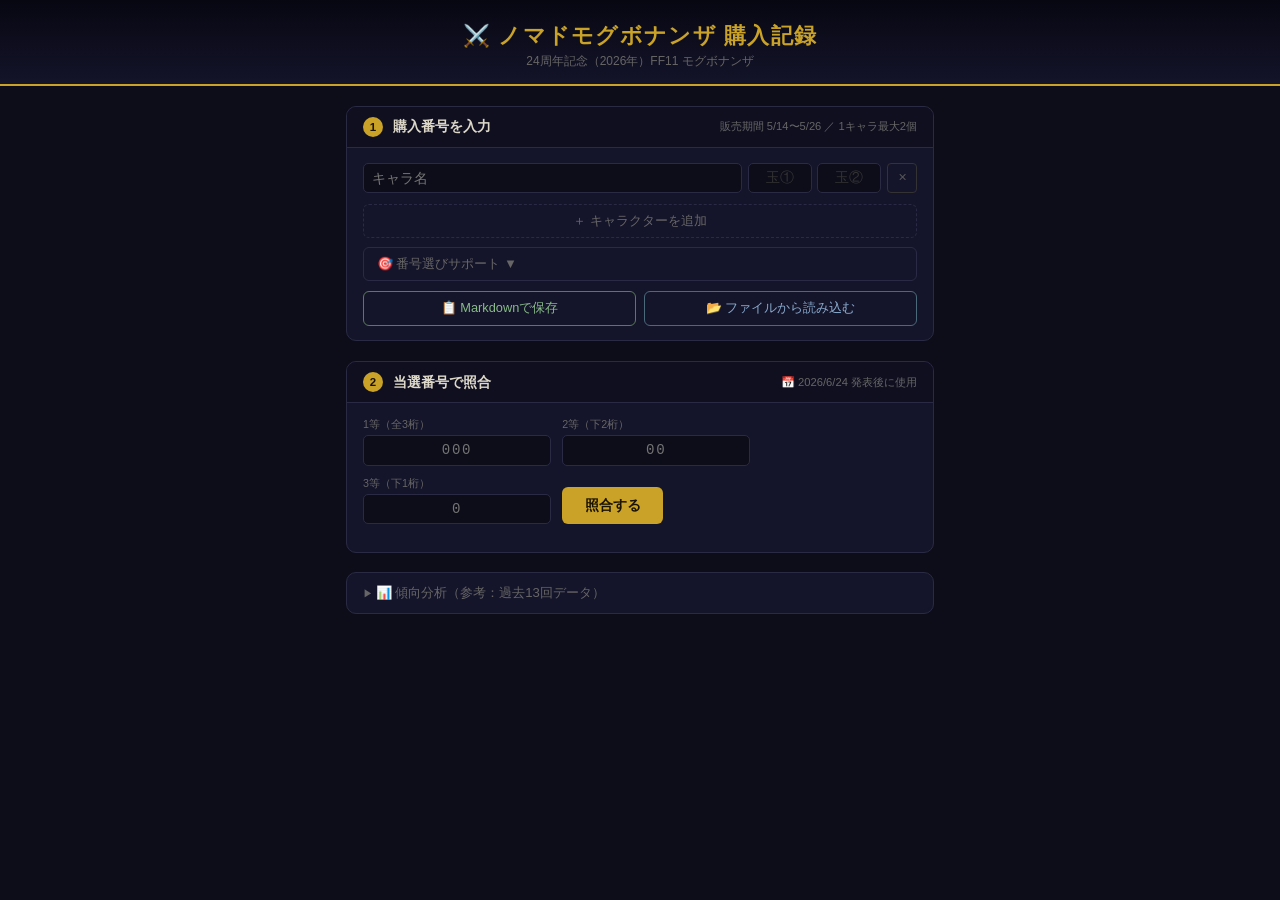
==== commit c599ad98: "auto: 2026-05-23 20:11" ====
--- a/tools/bonanza_simulator.html
+++ b/tools/bonanza_simulator.html
@@ -184,6 +184,55 @@
     .btn-rec:hover { background: rgba(201,162,39,.12); }
     .disclaimer { font-size: .7rem; color: var(--dim); line-height: 1.55; }
 
+    /* ─── 番号選びサポートパネル ─── */
+    .support-panel { margin: .55rem 0 0; }
+    .support-toggle {
+      width: 100%; background: none; border: 1px solid var(--brd);
+      color: var(--dim); padding: .42rem .8rem; border-radius: 6px;
+      cursor: pointer; font-size: .82rem; text-align: left; transition: all .15s;
+    }
+    .support-toggle:hover { border-color: var(--gold); color: var(--gold); }
+    .support-body { background: var(--bg3); border: 1px solid var(--brd); border-top: none; border-radius: 0 0 6px 6px; padding: .75rem .85rem; }
+    .support-section { margin-bottom: .75rem; }
+    .support-section:last-child { margin-bottom: 0; }
+    .support-hint { font-size: .7rem; color: var(--dim); margin-left: .5rem; }
+    .btn-auto {
+      background: none; border: 1px solid var(--gold); color: var(--gold);
+      padding: .42rem 1rem; border-radius: 5px; cursor: pointer; font-size: .82rem;
+      transition: all .15s;
+    }
+    .btn-auto:hover { background: rgba(201,162,39,.12); }
+
+    /* ─── 手動ピッカー ─── */
+    .picker-row { display: flex; align-items: center; gap: .45rem; margin-bottom: .4rem; }
+    .picker-lbl { font-size: .68rem; color: var(--dim); width: 40px; flex-shrink: 0; }
+    .picker-digits { display: flex; gap: .2rem; flex-wrap: wrap; }
+    .pd-btn {
+      width: 36px; height: 36px; border-radius: 4px; border: 1px solid #2a2a44;
+      cursor: pointer; font-size: .82rem; font-weight: bold;
+      display: flex; flex-direction: column; align-items: center; justify-content: center;
+      transition: all .12s; font-family: 'Courier New', monospace;
+    }
+    .pd-btn small { font-size: .5rem; font-family: sans-serif; font-weight: normal; opacity: .6; }
+    .pd-f0 { background: #111128; color: #444; }
+    .pd-f1 { background: #1e1e40; color: #9090d0; }
+    .pd-f2 { background: #3a2808; color: var(--gold); }
+    .pd-f3 { background: #6a4400; color: var(--gldt); }
+    .pd-btn.chosen { border-color: var(--gold); box-shadow: 0 0 8px rgba(201,162,39,.5); transform: scale(1.08); }
+    .pd-btn:hover:not(.chosen) { border-color: #555; }
+
+    .picker-preview-row { display: flex; align-items: center; gap: .5rem; margin-top: .5rem; padding-top: .5rem; border-top: 1px solid var(--brd); flex-wrap: wrap; }
+    .picker-preview { font-family: 'Courier New', monospace; font-size: 1.5rem; color: var(--gold); letter-spacing: .25em; min-width: 80px; }
+    .btn-apply-pick {
+      background: var(--gold); border: none; color: #1a1200;
+      padding: .38rem .9rem; border-radius: 5px; cursor: pointer; font-size: .8rem; font-weight: bold;
+    }
+    .btn-apply-pick:disabled { opacity: .35; cursor: not-allowed; }
+    .btn-clear-pick {
+      background: none; border: 1px solid #444; color: #666;
+      padding: .35rem .7rem; border-radius: 5px; cursor: pointer; font-size: .75rem;
+    }
+
     @media (max-width: 440px) {
       .char-row { grid-template-columns: 1fr 58px 58px 28px; }
       .win-row { gap: .45rem; }
@@ -210,6 +259,28 @@
     <div class="step-body">
       <div class="char-rows" id="charList"></div>
       <button class="btn-add" onclick="addChar()">＋ キャラクターを追加</button>
+
+      <!-- 番号選びサポート（折りたたみ） -->
+      <div class="support-panel" id="supportPanel">
+        <button class="support-toggle" onclick="toggleSupport()">
+          🎯 番号選びサポート <span id="supportArrow">▼</span>
+        </button>
+        <div class="support-body" id="supportBody" style="display:none">
+          <div class="support-section">
+            <button class="btn-auto" onclick="autoFill()">✨ 傾向ランダムで自動生成</button>
+            <span class="support-hint">過去13回の出現頻度を重みにランダム選択</span>
+          </div>
+          <div class="support-section">
+            <div class="picker-rows" id="pickerRows"></div>
+            <div class="picker-preview-row">
+              <div class="picker-preview" id="pickerPreview">? ? ?</div>
+              <button class="btn-apply-pick" onclick="applyPick()" id="btnApplyPick" disabled>この番号を使う</button>
+              <button class="btn-clear-pick" onclick="clearPick()">クリア</button>
+            </div>
+          </div>
+        </div>
+      </div>
+
       <div class="btn-row">
         <button class="btn-save" onclick="exportMarkdown()">📋 Markdownで保存</button>
         <label class="btn-load" for="mdFileInput">📂 ファイルから読み込む</label>
@@ -600,6 +671,97 @@
   document.getElementById('recNum').textContent = rec.split('').join(' ');
 }
 
+// ── 番号選びサポート ─────────────────────────────
+
+function weightedRandom(freq) {
+  const entries = Object.entries(freq);
+  const total   = entries.reduce((s, [, v]) => s + v + 0.5, 0);
+  let r = Math.random() * total;
+  for (const [d, cnt] of entries) {
+    r -= (cnt + 0.5);
+    if (r <= 0) return d;
+  }
+  return entries[entries.length - 1][0];
+}
+
+function fillNextMarble(num) {
+  const inputs = document.querySelectorAll('.marble-input');
+  for (const inp of inputs) {
+    if (!inp.value.trim()) {
+      inp.value = num;
+      flash(inp);
+      return;
+    }
+  }
+  const last = inputs[inputs.length - 1];
+  if (last) { last.value = num; flash(last); }
+}
+
+function flash(el) {
+  el.style.transition = 'box-shadow .3s';
+  el.style.boxShadow  = '0 0 10px rgba(201,162,39,.8)';
+  setTimeout(() => { el.style.boxShadow = ''; }, 700);
+}
+
+function autoFill() {
+  const freq = digitFreq();
+  const num  = freq.map(f => weightedRandom(f)).join('');
+  fillNextMarble(num);
+}
+
+// ── 手動ピッカー ─────────────────────────────────
+
+const pickerSel = [null, null, null];
+
+function toggleSupport() {
+  const body  = document.getElementById('supportBody');
+  const arrow = document.getElementById('supportArrow');
+  const open  = body.style.display !== 'none';
+  body.style.display = open ? 'none' : 'block';
+  arrow.textContent  = open ? '▼' : '▲';
+  if (!open && !document.getElementById('pickerRows').hasChildNodes()) buildPickerUI();
+}
+
+function buildPickerUI() {
+  const freq    = digitFreq();
+  const posLbls = ['百の位', '十の位', '一の位'];
+
+  document.getElementById('pickerRows').innerHTML = posLbls.map((lbl, pi) => {
+    const sorted = Object.entries(freq[pi]).sort((a, b) => b[1] - a[1] || +a[0] - +b[0]);
+    const btns = sorted.map(([d, cnt]) => {
+      const lvl = cnt === 0 ? 0 : cnt <= 1 ? 1 : cnt <= 2 ? 2 : 3;
+      return `<button class="pd-btn pd-f${lvl}" data-pos="${pi}" data-d="${d}"
+                onclick="pickDigit(${pi},'${d}')">${d}<small>${cnt}回</small></button>`;
+    }).join('');
+    return `<div class="picker-row"><span class="picker-lbl">${lbl}</span><div class="picker-digits" id="pdr${pi}">${btns}</div></div>`;
+  }).join('');
+}
+
+function pickDigit(pos, d) {
+  pickerSel[pos] = pickerSel[pos] === d ? null : d;
+  document.querySelectorAll(`#pdr${pos} .pd-btn`).forEach(b =>
+    b.classList.toggle('chosen', b.dataset.d === pickerSel[pos]));
+  updatePickerPreview();
+}
+
+function updatePickerPreview() {
+  const txt = pickerSel.map(v => v !== null ? v : '?').join(' ');
+  document.getElementById('pickerPreview').textContent = txt;
+  document.getElementById('btnApplyPick').disabled = pickerSel.every(v => v === null);
+}
+
+function applyPick() {
+  const num = pickerSel.map(v => v !== null ? v : String(Math.floor(Math.random() * 10))).join('');
+  fillNextMarble(num);
+}
+
+function clearPick() {
+  pickerSel.fill(null);
+  document.querySelectorAll('.pd-btn').forEach(b => b.classList.remove('chosen'));
+  updatePickerPreview();
+  document.getElementById('btnApplyPick').disabled = true;
+}
+
 // ── 初期化 ──────────────────────────────────────
 addChar();
 </script>
